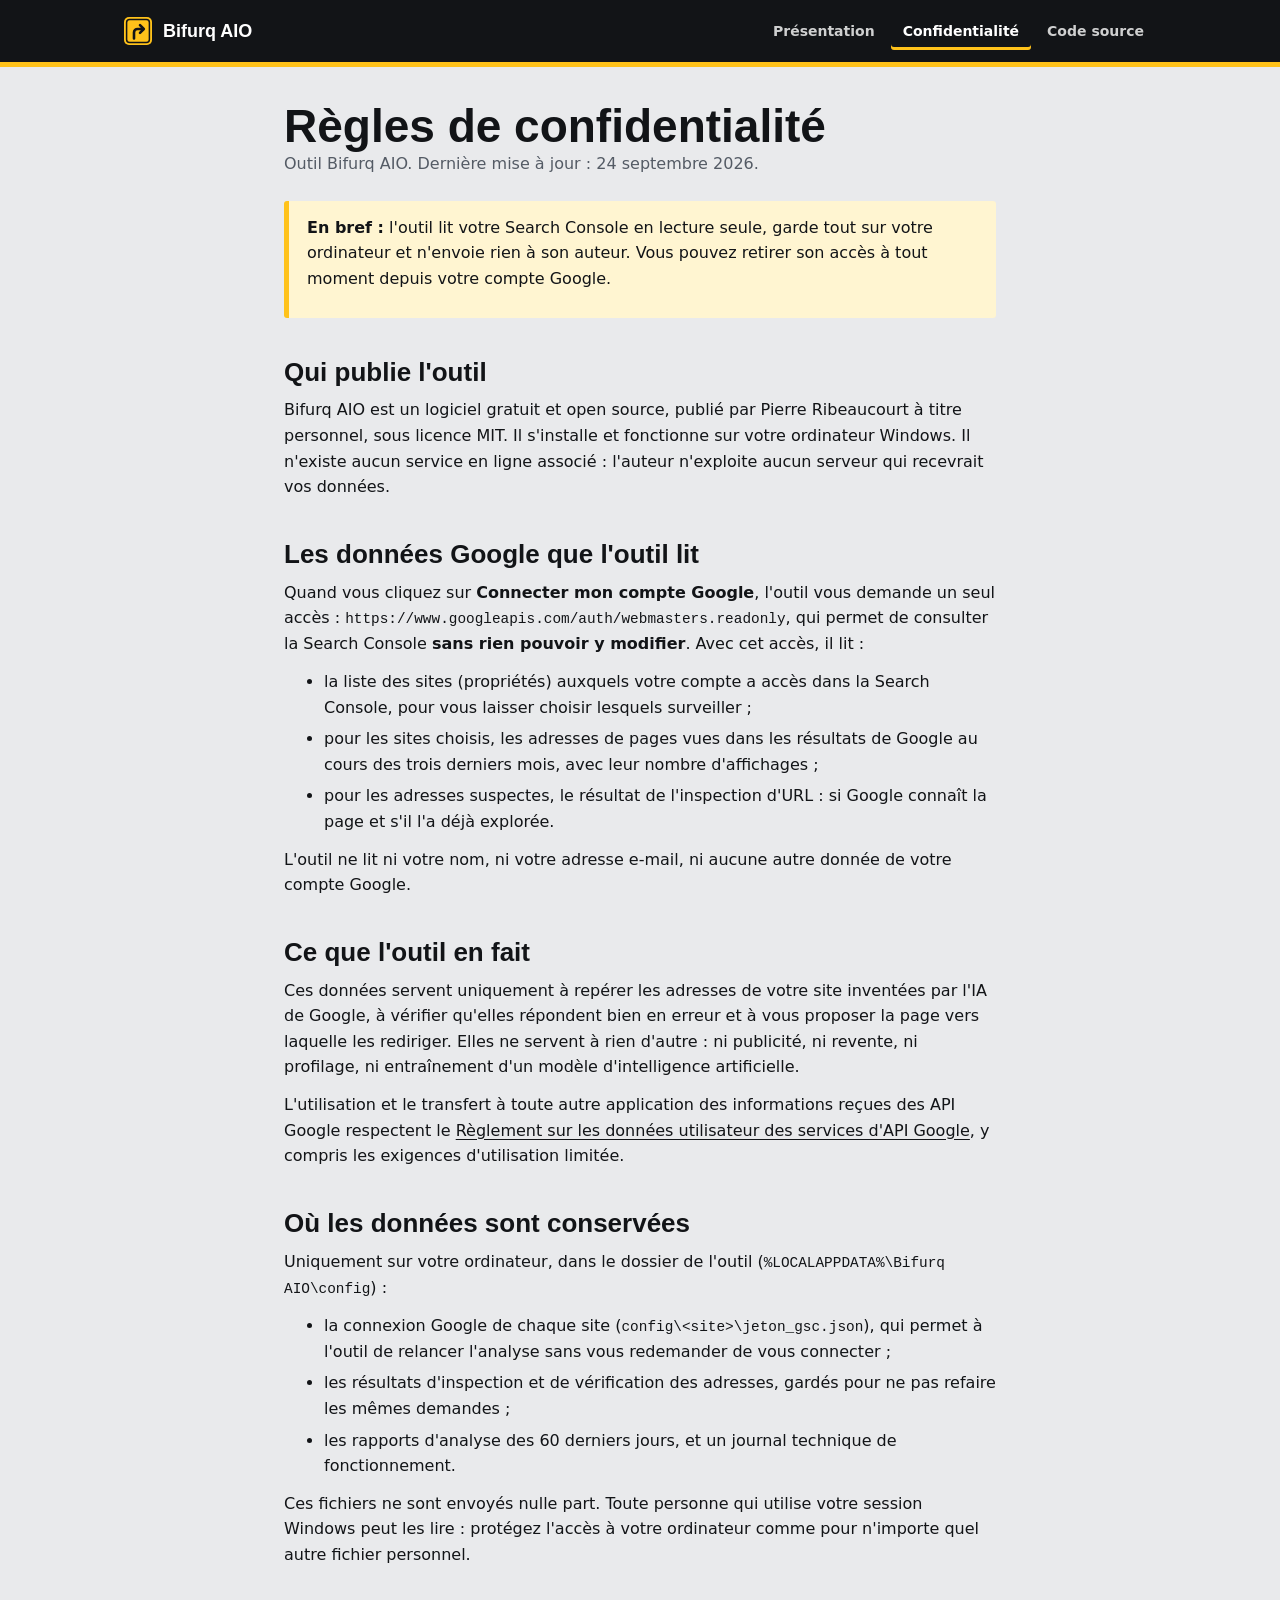
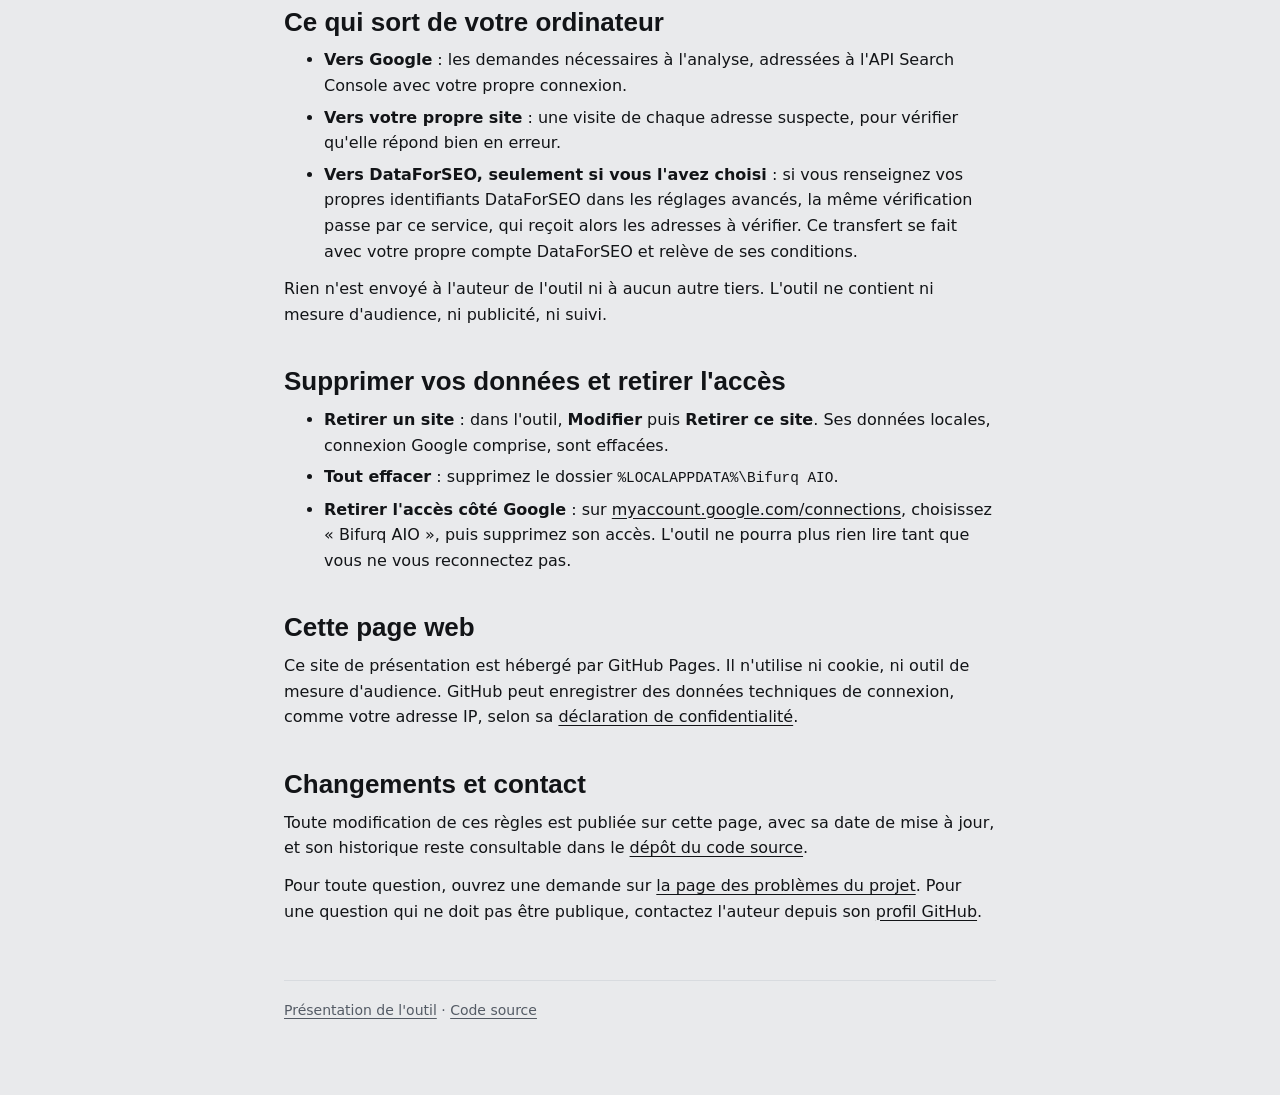
==== docs/confidentialite.html @ 5746d2b2 "Liens vers le depot renomme bifurq-aio Page publique, regles de confidentialite, README et guide Goo" ====
<!doctype html>
<html lang="fr">
<head>
<meta charset="utf-8">
<meta name="viewport" content="width=device-width, initial-scale=1">
<title>Règles de confidentialité</title>
<meta name="description" content="Règles de confidentialité de l'outil Bifurq AIO : quelles données Google il lit, où elles restent, comment retirer l'accès.">
<link rel="icon" href="favicon.svg" type="image/svg+xml">
<link rel="stylesheet" href="style.css">
</head>
<body>
<header class="bandeau"><div class="bandeau-int">
<a class="marque" href="./"><svg width="28" height="28" viewBox="0 0 28 28" aria-hidden="true"><rect width="28" height="28" rx="5" fill="#FFC21A"/><rect x="2.6" y="2.6" width="22.8" height="22.8" rx="3" fill="none" stroke="#121417" stroke-width="1.5"/><path d="M10 21.5v-6a3.5 3.5 0 0 1 3.5-3.5H19" fill="none" stroke="#121417" stroke-width="2.6" stroke-linecap="round"/><path d="M16 8.2l3.8 3.8-3.8 3.8" fill="none" stroke="#121417" stroke-width="2.6" stroke-linecap="round" stroke-linejoin="round"/></svg><span>Bifurq AIO</span></a>
<nav><a href="./">Présentation</a><a href="confidentialite.html" aria-current="page">Confidentialité</a><a href="https://github.com/PierreRibeaucourt/bifurq-aio">Code source</a></nav>
</div></header>

<main class="page etroit texte">
<h1>Règles de confidentialité</h1>
<p class="sous">Outil Bifurq AIO. Dernière mise à jour : 24 septembre 2026.</p>

<div class="encadre" style="margin-top:24px">
<p><b>En bref :</b> l'outil lit votre Search Console en lecture seule, garde tout sur votre ordinateur et
n'envoie rien à son auteur. Vous pouvez retirer son accès à tout moment depuis votre compte Google.</p>
</div>

<h2>Qui publie l'outil</h2>
<p>Bifurq AIO est un logiciel gratuit et open source, publié par Pierre Ribeaucourt à
titre personnel, sous licence MIT. Il s'installe et fonctionne sur votre ordinateur Windows. Il n'existe aucun
service en ligne associé : l'auteur n'exploite aucun serveur qui recevrait vos données.</p>

<h2>Les données Google que l'outil lit</h2>
<p>Quand vous cliquez sur <b>Connecter mon compte Google</b>, l'outil vous demande un seul accès :
<code>https://www.googleapis.com/auth/webmasters.readonly</code>, qui permet de consulter la Search Console
<b>sans rien pouvoir y modifier</b>. Avec cet accès, il lit :</p>
<ul>
<li>la liste des sites (propriétés) auxquels votre compte a accès dans la Search Console, pour vous laisser
choisir lesquels surveiller ;</li>
<li>pour les sites choisis, les adresses de pages vues dans les résultats de Google au cours des trois derniers
mois, avec leur nombre d'affichages ;</li>
<li>pour les adresses suspectes, le résultat de l'inspection d'URL : si Google connaît la page et s'il l'a déjà
explorée.</li>
</ul>
<p>L'outil ne lit ni votre nom, ni votre adresse e-mail, ni aucune autre donnée de votre compte Google.</p>

<h2>Ce que l'outil en fait</h2>
<p>Ces données servent uniquement à repérer les adresses de votre site inventées par l'IA de Google, à vérifier
qu'elles répondent bien en erreur et à vous proposer la page vers laquelle les rediriger. Elles ne servent à
rien d'autre : ni publicité, ni revente, ni profilage, ni entraînement d'un modèle d'intelligence artificielle.</p>
<p>L'utilisation et le transfert à toute autre application des informations reçues des API Google respectent le
<a href="https://developers.google.com/terms/api-services-user-data-policy">Règlement sur les données utilisateur
des services d'API Google</a>, y compris les exigences d'utilisation limitée.</p>

<h2>Où les données sont conservées</h2>
<p>Uniquement sur votre ordinateur, dans le dossier de l'outil
(<code>%LOCALAPPDATA%\Bifurq AIO\config</code>) :</p>
<ul>
<li>la connexion Google de chaque site (<code>config\&lt;site&gt;\jeton_gsc.json</code>), qui permet à l'outil
de relancer l'analyse sans vous redemander de vous connecter ;</li>
<li>les résultats d'inspection et de vérification des adresses, gardés pour ne pas refaire les mêmes demandes ;</li>
<li>les rapports d'analyse des 60 derniers jours, et un journal technique de fonctionnement.</li>
</ul>
<p>Ces fichiers ne sont envoyés nulle part. Toute personne qui utilise votre session Windows peut les lire :
protégez l'accès à votre ordinateur comme pour n'importe quel autre fichier personnel.</p>

<h2>Ce qui sort de votre ordinateur</h2>
<ul>
<li><b>Vers Google</b> : les demandes nécessaires à l'analyse, adressées à l'API Search Console avec votre propre
connexion.</li>
<li><b>Vers votre propre site</b> : une visite de chaque adresse suspecte, pour vérifier qu'elle répond bien en
erreur.</li>
<li><b>Vers DataForSEO, seulement si vous l'avez choisi</b> : si vous renseignez vos propres identifiants
DataForSEO dans les réglages avancés, la même vérification passe par ce service, qui reçoit alors les adresses à
vérifier. Ce transfert se fait avec votre propre compte DataForSEO et relève de ses conditions.</li>
</ul>
<p>Rien n'est envoyé à l'auteur de l'outil ni à aucun autre tiers. L'outil ne contient ni mesure d'audience,
ni publicité, ni suivi.</p>

<h2>Supprimer vos données et retirer l'accès</h2>
<ul>
<li><b>Retirer un site</b> : dans l'outil, <b>Modifier</b> puis <b>Retirer ce site</b>. Ses données locales,
connexion Google comprise, sont effacées.</li>
<li><b>Tout effacer</b> : supprimez le dossier <code>%LOCALAPPDATA%\Bifurq AIO</code>.</li>
<li><b>Retirer l'accès côté Google</b> : sur
<a href="https://myaccount.google.com/connections">myaccount.google.com/connections</a>, choisissez
« Bifurq AIO », puis supprimez son accès. L'outil ne pourra plus rien lire tant que vous ne
vous reconnectez pas.</li>
</ul>

<h2>Cette page web</h2>
<p>Ce site de présentation est hébergé par GitHub Pages. Il n'utilise ni cookie, ni outil de mesure d'audience.
GitHub peut enregistrer des données techniques de connexion, comme votre adresse IP, selon sa
<a href="https://docs.github.com/fr/site-policy/privacy-policies/github-general-privacy-statement">déclaration de
confidentialité</a>.</p>

<h2>Changements et contact</h2>
<p>Toute modification de ces règles est publiée sur cette page, avec sa date de mise à jour, et son historique
reste consultable dans le <a href="https://github.com/PierreRibeaucourt/bifurq-aio">dépôt du code
source</a>.</p>
<p>Pour toute question, ouvrez une demande sur
<a href="https://github.com/PierreRibeaucourt/bifurq-aio/issues">la page des problèmes du projet</a>.
Pour une question qui ne doit pas être publique, contactez l'auteur depuis son
<a href="https://github.com/PierreRibeaucourt">profil GitHub</a>.</p>

<footer class="pied">
<p><a href="./">Présentation de l'outil</a> ·
<a href="https://github.com/PierreRibeaucourt/bifurq-aio">Code source</a></p>
</footer>
</main>
</body>
</html>
---- docs/style.css ----
/* Pages publiques de l'outil (GitHub Pages). Même habillage Déviation que
   l'interface locale (veille_ia/style.py) : noir, jaune de chantier, Bahnschrift. */
:root{color-scheme:light;
--fond:#E9EAEC;--surface:#FFFFFF;--texte:#121417;--doux:#545B65;--trait:#D8DBDF;
--noir:#121417;--jaune:#FFC21A;--jaune-fonce:#F2AF00;--jaune-pale:#FFF5D1;--rouge:#C8281E;
--titre:"Bahnschrift","DIN Alternate","Arial Narrow",sans-serif;
--police:"Segoe UI Variable Text","Segoe UI",system-ui,-apple-system,Roboto,sans-serif;
--mono:"Cascadia Mono","Cascadia Code",Consolas,ui-monospace,monospace}
*{box-sizing:border-box}
body{margin:0;background:var(--fond);color:var(--texte);font:16px/1.6 var(--police)}
a{color:var(--texte);text-underline-offset:3px}
code{font-family:var(--mono);font-size:.9em;overflow-wrap:anywhere}
h1,h2,h3{font-family:var(--titre);font-weight:700;font-stretch:87.5%;text-wrap:balance;margin:0}
h1{font-size:46px;line-height:1.04}
h2{font-size:26px;line-height:1.15}
h3{font-size:19px;line-height:1.2}
:focus-visible{outline:2px solid var(--noir);outline-offset:2px;box-shadow:0 0 0 5px var(--jaune)}

.bandeau{background:var(--noir);color:#fff;border-bottom:5px solid var(--jaune)}
.bandeau-int{max-width:1080px;margin:0 auto;padding:12px 24px;display:flex;align-items:center;
  justify-content:space-between;gap:12px 20px;flex-wrap:wrap}
.marque{display:flex;align-items:center;gap:11px;font:700 18px/1 var(--titre);font-stretch:87.5%;
  color:#fff;text-decoration:none}
.marque svg{flex:none}
.bandeau nav{display:flex;flex-wrap:wrap;gap:4px}
.bandeau nav a{color:#fff;opacity:.8;text-decoration:none;padding:8px 12px;border-radius:3px;font-weight:600;
  font-size:14px}
.bandeau nav a:hover{opacity:1;background:rgba(255,255,255,.1)}
.bandeau nav a[aria-current]{opacity:1;box-shadow:inset 0 -3px 0 var(--jaune)}

.page{max-width:1080px;margin:0 auto;padding:36px 24px 64px}
.etroit{max-width:760px}
.chapo{margin:18px 0 28px;font-size:18px;color:var(--doux);max-width:58ch}
.sous{margin:10px 0 0;color:var(--doux)}

.actions{display:flex;flex-wrap:wrap;align-items:center;gap:10px}
.bouton{display:inline-flex;align-items:center;justify-content:center;gap:8px;min-height:50px;padding:0 24px;
  border:2px solid var(--jaune);border-radius:3px;background:var(--jaune);color:var(--noir);
  font:600 16px/1.2 var(--police);text-decoration:none}
.bouton:hover{background:var(--jaune-fonce);border-color:var(--jaune-fonce)}
.bouton.secondaire{background:var(--surface);border-color:var(--noir)}
.bouton.secondaire:hover{background:var(--noir);color:#fff}
.note{margin:12px 0 0;font-size:14px;color:var(--doux)}

.accueil{display:grid;grid-template-columns:minmax(0,1.3fr) minmax(0,1fr);gap:48px;align-items:center;
  padding:12px 0 8px}
.pancarte{background:var(--jaune);border-radius:8px;padding:26px 24px 24px;color:var(--noir);
  box-shadow:inset 0 0 0 7px var(--jaune),inset 0 0 0 10px var(--noir),0 18px 40px -22px rgba(18,20,23,.55);
  transform:rotate(-1.5deg)}
.pancarte-titre{display:block;font:700 34px/1 var(--titre);font-stretch:87.5%;text-transform:uppercase;
  letter-spacing:.04em;text-align:center;margin-bottom:18px}
.pancarte-ligne{display:flex;align-items:center;gap:10px;font:14px/1.3 var(--mono);padding:9px 12px;
  border-radius:3px;background:rgba(255,255,255,.55);overflow-wrap:anywhere}
.pancarte-ligne+.pancarte-ligne{margin-top:8px}
.pancarte-ligne s{text-decoration-color:var(--rouge);text-decoration-thickness:2px}
.pictos{flex:none;display:inline-flex;align-items:center;justify-content:center;width:24px;height:22px;
  border-radius:3px;font:700 14px/1 var(--police)}
.croix{background:var(--rouge);color:#fff}
.fleche{background:var(--noir);color:var(--jaune)}

section.bloc{margin-top:56px}
section.bloc>h2{margin-bottom:14px}
ol.etapes{list-style:none;counter-reset:etape;display:grid;grid-template-columns:repeat(3,minmax(0,1fr));gap:12px;
  margin:0;padding:0}
ol.etapes li{counter-increment:etape;display:flex;gap:14px;align-items:flex-start;background:var(--surface);
  border:1px solid var(--trait);border-radius:4px;padding:16px 18px}
ol.etapes li::before{content:counter(etape);flex:none;display:flex;align-items:center;justify-content:center;
  width:34px;height:34px;border-radius:3px;background:var(--noir);color:var(--jaune);font:700 19px/1 var(--titre)}
.carte{background:var(--surface);border:1px solid var(--trait);border-radius:4px;padding:22px 24px}
.carte p:last-child,.carte ul:last-child{margin-bottom:0}
.encadre{background:var(--jaune-pale);border-left:5px solid var(--jaune);border-radius:3px;padding:14px 18px}
.encadre p{margin:0}

.texte h2{margin:40px 0 10px}
.texte h3{margin:24px 0 6px}
.texte p,.texte ul{margin:0 0 12px}
.texte li{margin-bottom:6px}

.signature{margin:12px 0 0;font:600 16px/1.3 var(--police);color:var(--doux)}
.signature a{color:var(--texte);text-decoration-color:var(--jaune-fonce);text-decoration-thickness:3px}
.signature a:hover{text-decoration-color:var(--noir)}

/* auteur : panneau noir à bande de chantier, comme l'en-tête */
.auteur{position:relative;display:grid;grid-template-columns:auto minmax(0,1fr);gap:28px;align-items:center;
  background:var(--noir);color:#fff;border-radius:6px;padding:38px 32px 30px;overflow:hidden}
.auteur::before{content:"";position:absolute;left:0;right:0;top:0;height:8px;
  background:repeating-linear-gradient(-45deg,var(--jaune) 0 14px,var(--noir) 14px 28px)}
.avatar{width:104px;height:104px;border-radius:8px;display:flex;align-items:center;justify-content:center;
  background:var(--jaune);color:var(--noir);font:700 44px/1 var(--titre);font-stretch:87.5%;letter-spacing:.02em;
  box-shadow:inset 0 0 0 6px var(--jaune),inset 0 0 0 9px var(--noir)}
.auteur .auteur-sur{margin:0 0 4px;font:700 13px/1 var(--titre);font-stretch:87.5%;text-transform:uppercase;
  letter-spacing:.08em;color:var(--jaune)}
.auteur h2{font-size:32px;margin-bottom:10px}
.auteur p{margin:0 0 18px;color:#D5D8DC;max-width:60ch}

.pied{border-top:1px solid var(--trait);margin-top:56px;padding-top:18px;font-size:14px;color:var(--doux)}
.pied a{color:var(--doux)}

@media (max-width:860px){
  .accueil{grid-template-columns:1fr;gap:36px}
  ol.etapes{grid-template-columns:1fr}
}
@media (max-width:640px){
  h1{font-size:34px}h2{font-size:23px}
  .page{padding:26px 16px 48px}.bandeau-int{padding:12px 16px}
  .chapo{font-size:17px}
  .bouton{width:100%}
  .auteur{grid-template-columns:1fr;gap:18px;padding:34px 20px 24px}
  .avatar{width:76px;height:76px;font-size:32px}
}
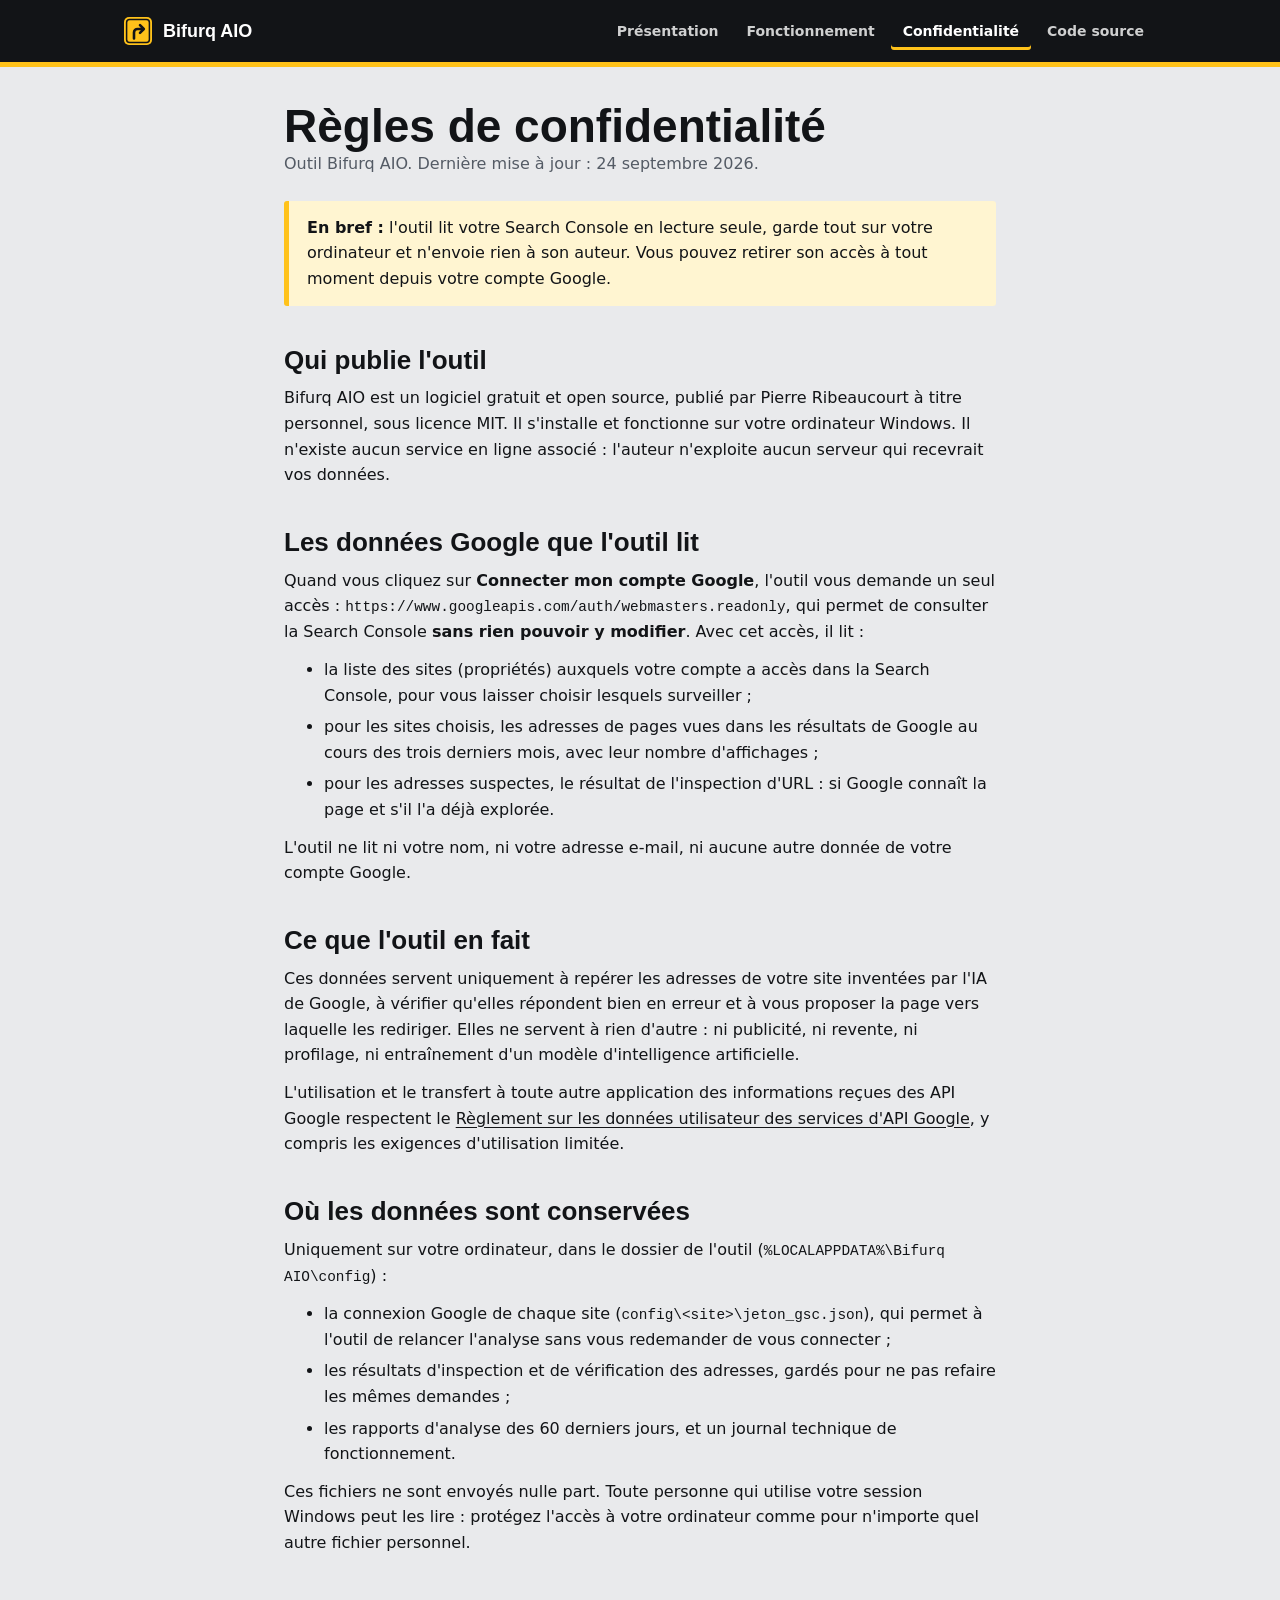
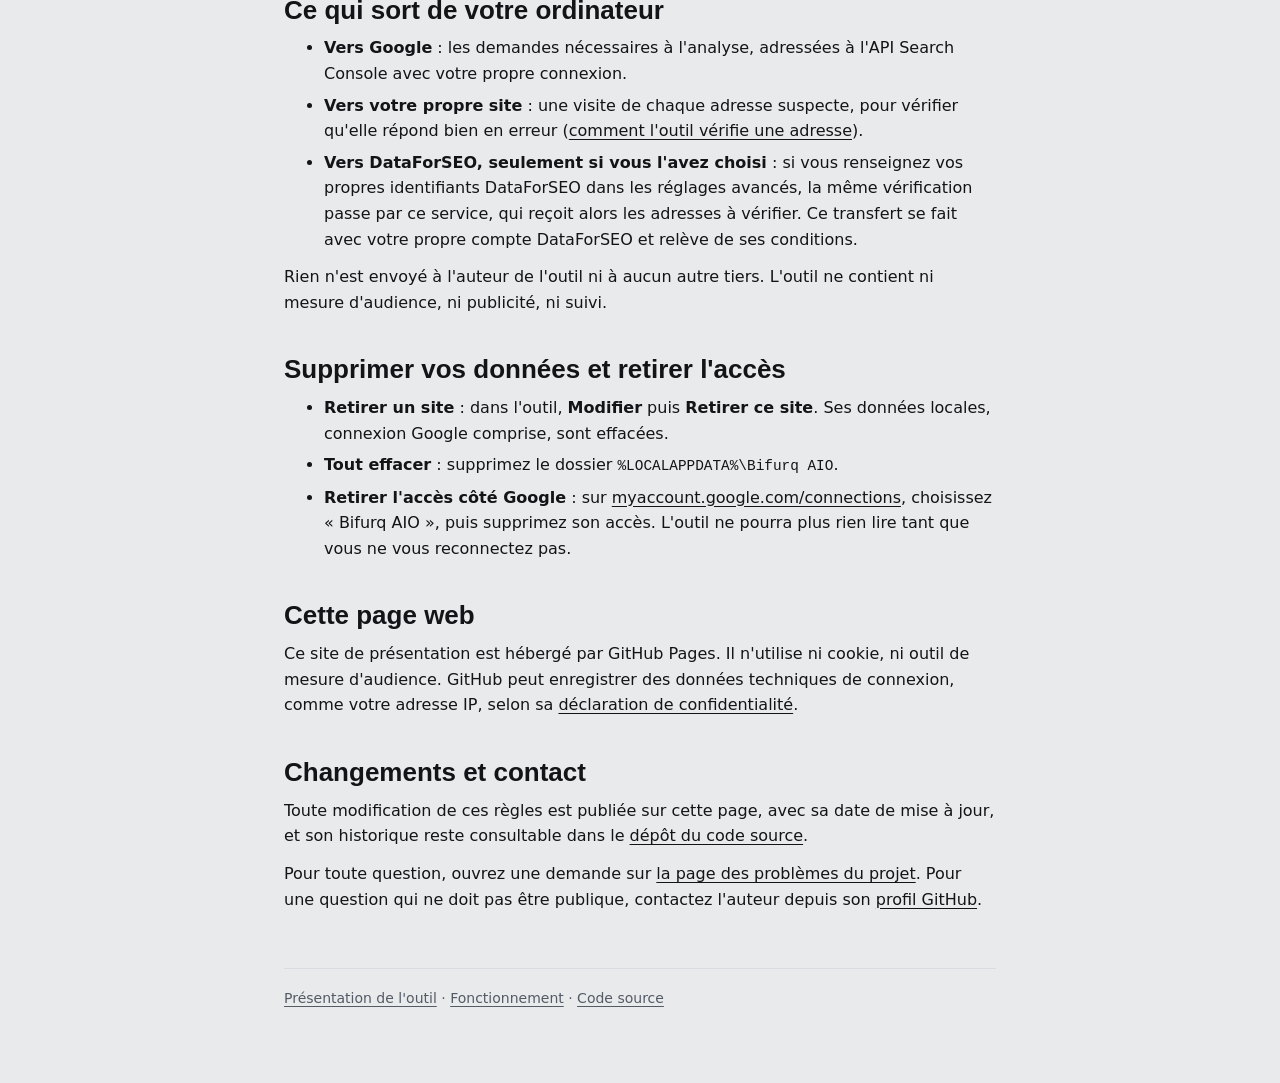
==== commit 22331e42: "Page Fonctionnement, erreur 410, protections anti-robots nommees - docs/fonctionnement.html : les qu" ====
--- a/docs/confidentialite.html
+++ b/docs/confidentialite.html
@@ -11,7 +11,7 @@
 <body>
 <header class="bandeau"><div class="bandeau-int">
 <a class="marque" href="./"><svg width="28" height="28" viewBox="0 0 28 28" aria-hidden="true"><rect width="28" height="28" rx="5" fill="#FFC21A"/><rect x="2.6" y="2.6" width="22.8" height="22.8" rx="3" fill="none" stroke="#121417" stroke-width="1.5"/><path d="M10 21.5v-6a3.5 3.5 0 0 1 3.5-3.5H19" fill="none" stroke="#121417" stroke-width="2.6" stroke-linecap="round"/><path d="M16 8.2l3.8 3.8-3.8 3.8" fill="none" stroke="#121417" stroke-width="2.6" stroke-linecap="round" stroke-linejoin="round"/></svg><span>Bifurq AIO</span></a>
-<nav><a href="./">Présentation</a><a href="confidentialite.html" aria-current="page">Confidentialité</a><a href="https://github.com/PierreRibeaucourt/bifurq-aio">Code source</a></nav>
+<nav><a href="./">Présentation</a><a href="fonctionnement.html">Fonctionnement</a><a href="confidentialite.html" aria-current="page">Confidentialité</a><a href="https://github.com/PierreRibeaucourt/bifurq-aio">Code source</a></nav>
 </div></header>
 
 <main class="page etroit texte">
@@ -67,7 +67,7 @@
 <li><b>Vers Google</b> : les demandes nécessaires à l'analyse, adressées à l'API Search Console avec votre propre
 connexion.</li>
 <li><b>Vers votre propre site</b> : une visite de chaque adresse suspecte, pour vérifier qu'elle répond bien en
-erreur.</li>
+erreur (<a href="fonctionnement.html#verification">comment l'outil vérifie une adresse</a>).</li>
 <li><b>Vers DataForSEO, seulement si vous l'avez choisi</b> : si vous renseignez vos propres identifiants
 DataForSEO dans les réglages avancés, la même vérification passe par ce service, qui reçoit alors les adresses à
 vérifier. Ce transfert se fait avec votre propre compte DataForSEO et relève de ses conditions.</li>
@@ -103,6 +103,7 @@
 
 <footer class="pied">
 <p><a href="./">Présentation de l'outil</a> ·
+<a href="fonctionnement.html">Fonctionnement</a> ·
 <a href="https://github.com/PierreRibeaucourt/bifurq-aio">Code source</a></p>
 </footer>
 </main>
--- a/docs/style.css
+++ b/docs/style.css
@@ -73,8 +73,11 @@
 
 .texte h2{margin:40px 0 10px}
 .texte h3{margin:24px 0 6px}
-.texte p,.texte ul{margin:0 0 12px}
+.texte p,.texte ul,.texte ol{margin:0 0 12px}
 .texte li{margin-bottom:6px}
+.texte ol.etapes.une-colonne{grid-template-columns:1fr;margin:0 0 16px}
+.texte ol.etapes.une-colonne li{margin:0}
+.texte .encadre p{margin:0}
 
 .signature{margin:12px 0 0;font:600 16px/1.3 var(--police);color:var(--doux)}
 .signature a{color:var(--texte);text-decoration-color:var(--jaune-fonce);text-decoration-thickness:3px}
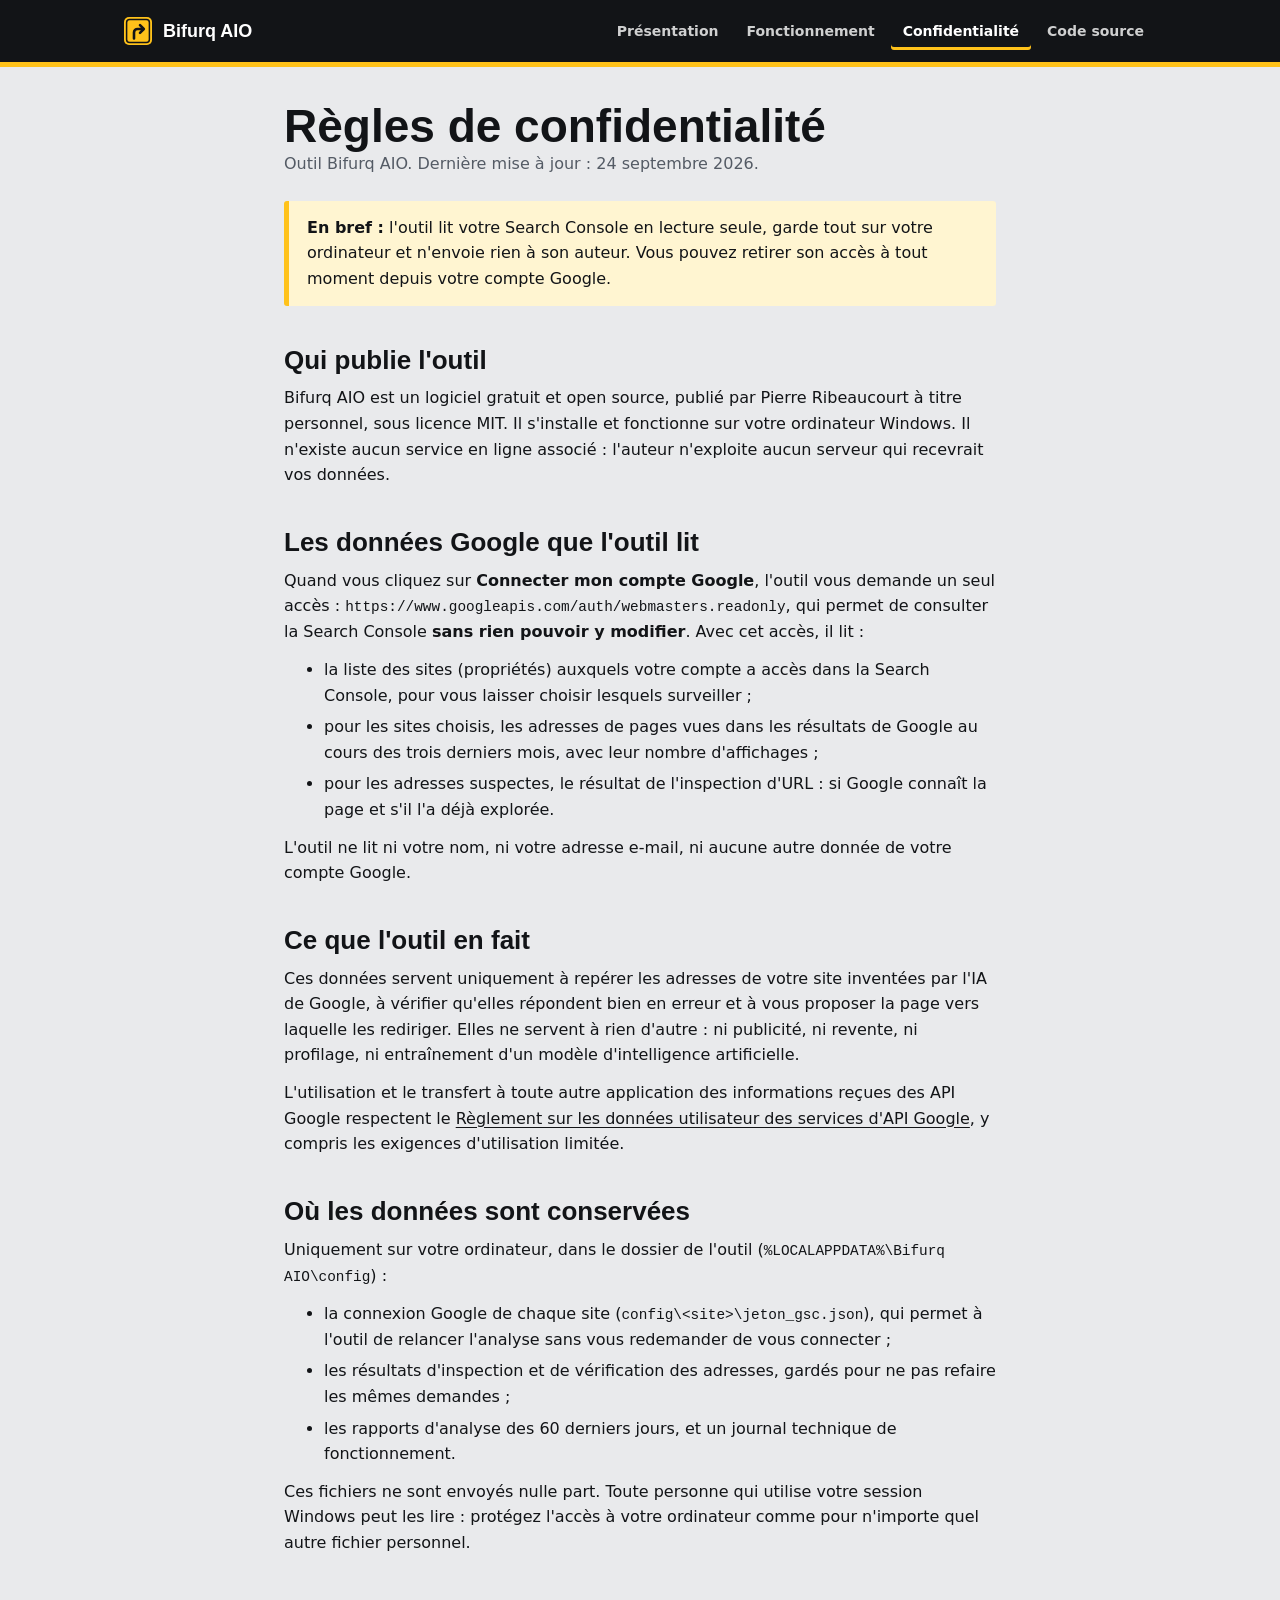
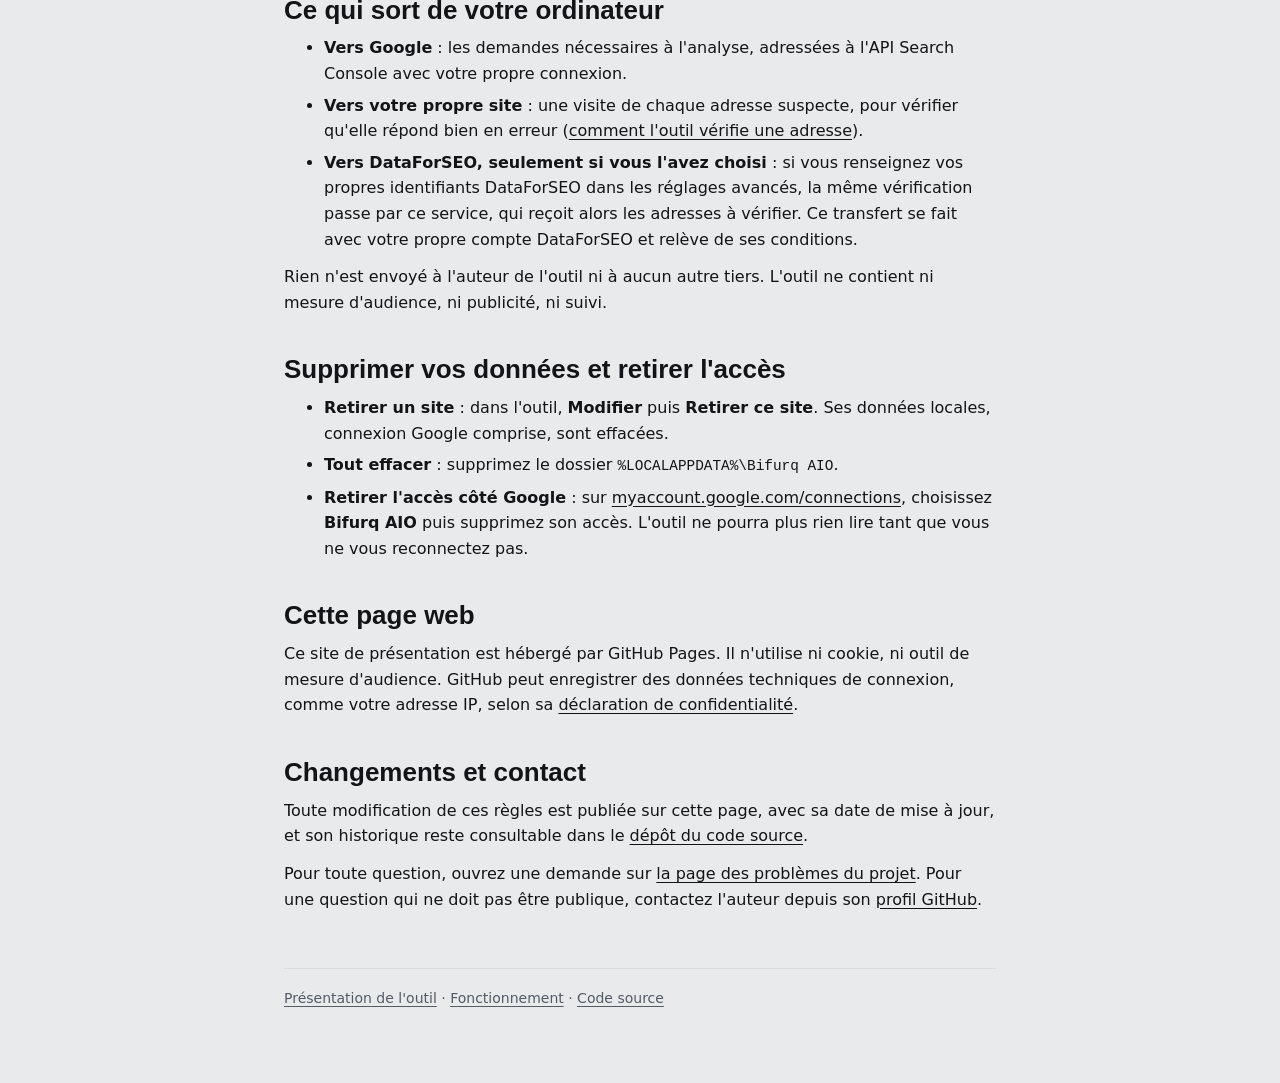
==== commit 0d0b79a8: "Page Fonctionnement reecrite : phrases simples, sans guillemets francais Plus de contraste ni de tou" ====
--- a/docs/confidentialite.html
+++ b/docs/confidentialite.html
@@ -82,7 +82,7 @@
 <li><b>Tout effacer</b> : supprimez le dossier <code>%LOCALAPPDATA%\Bifurq AIO</code>.</li>
 <li><b>Retirer l'accès côté Google</b> : sur
 <a href="https://myaccount.google.com/connections">myaccount.google.com/connections</a>, choisissez
-« Bifurq AIO », puis supprimez son accès. L'outil ne pourra plus rien lire tant que vous ne
+<b>Bifurq AIO</b> puis supprimez son accès. L'outil ne pourra plus rien lire tant que vous ne
 vous reconnectez pas.</li>
 </ul>
 
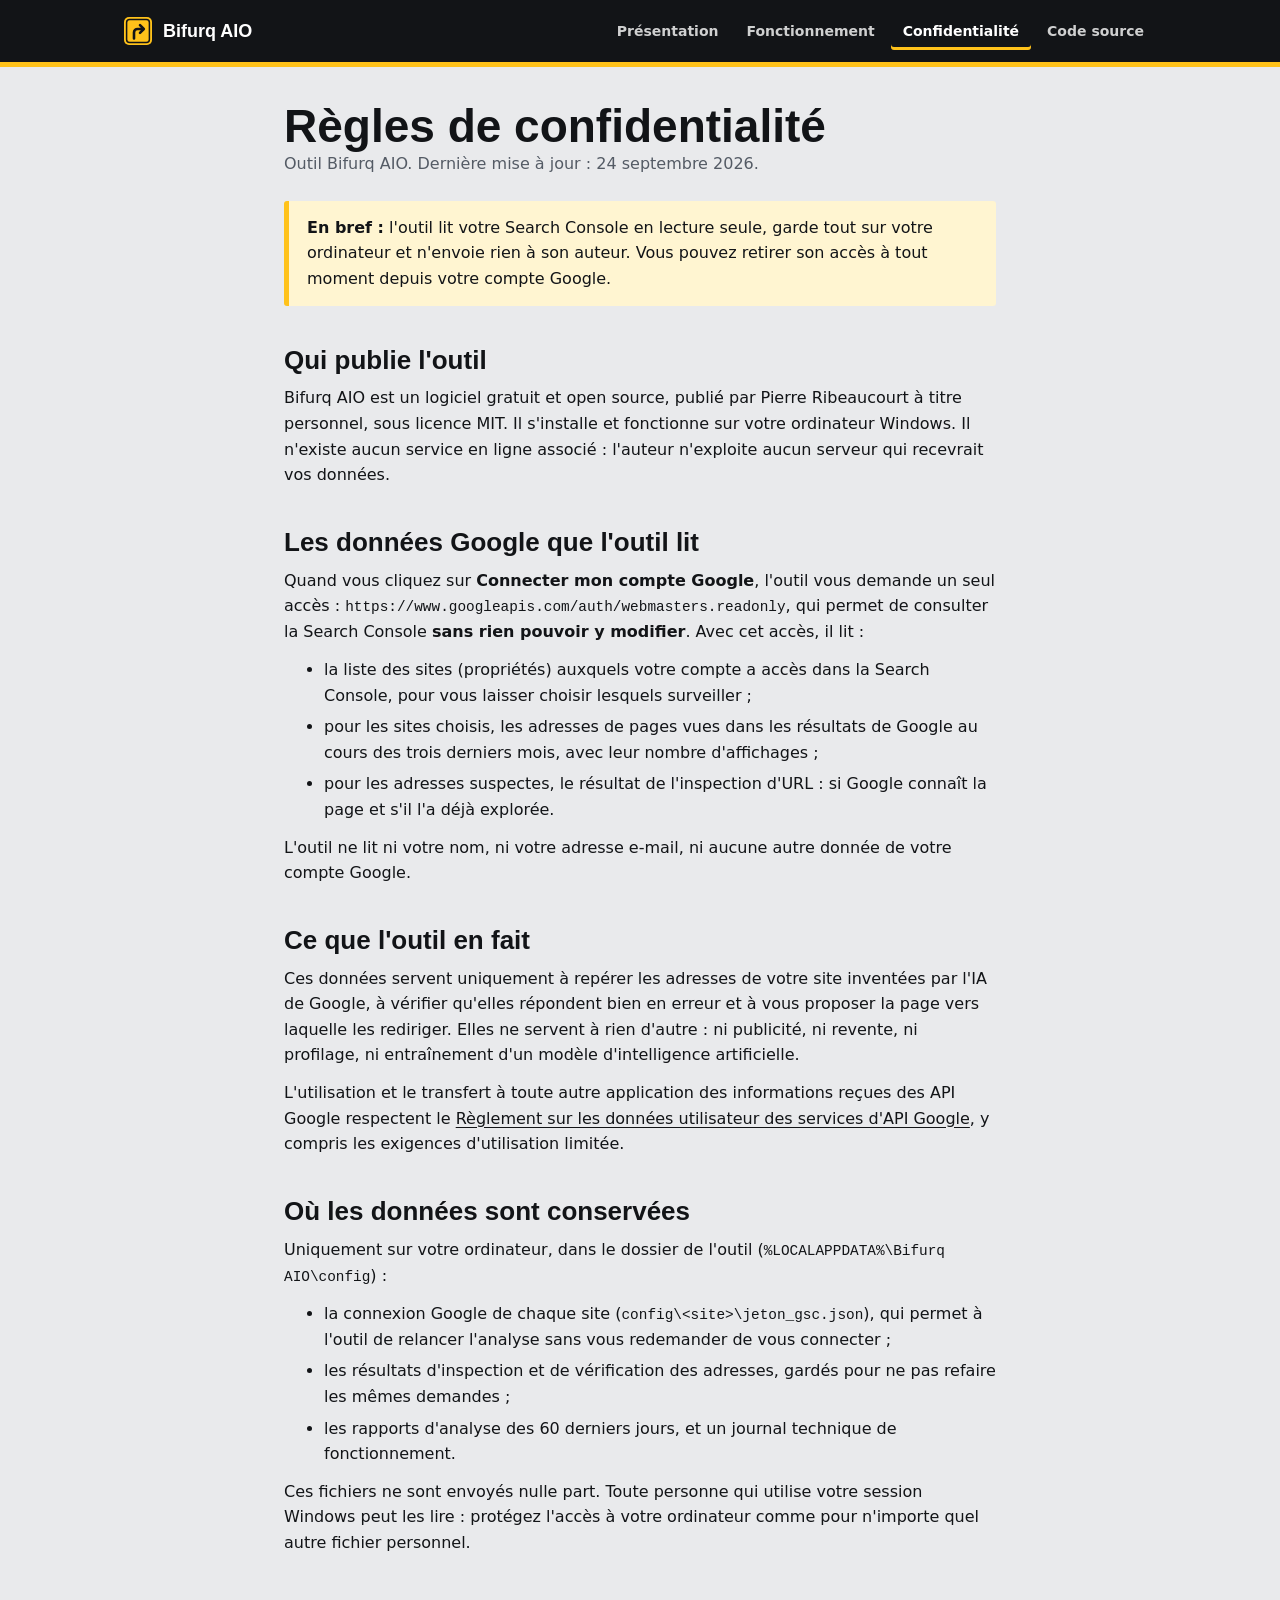
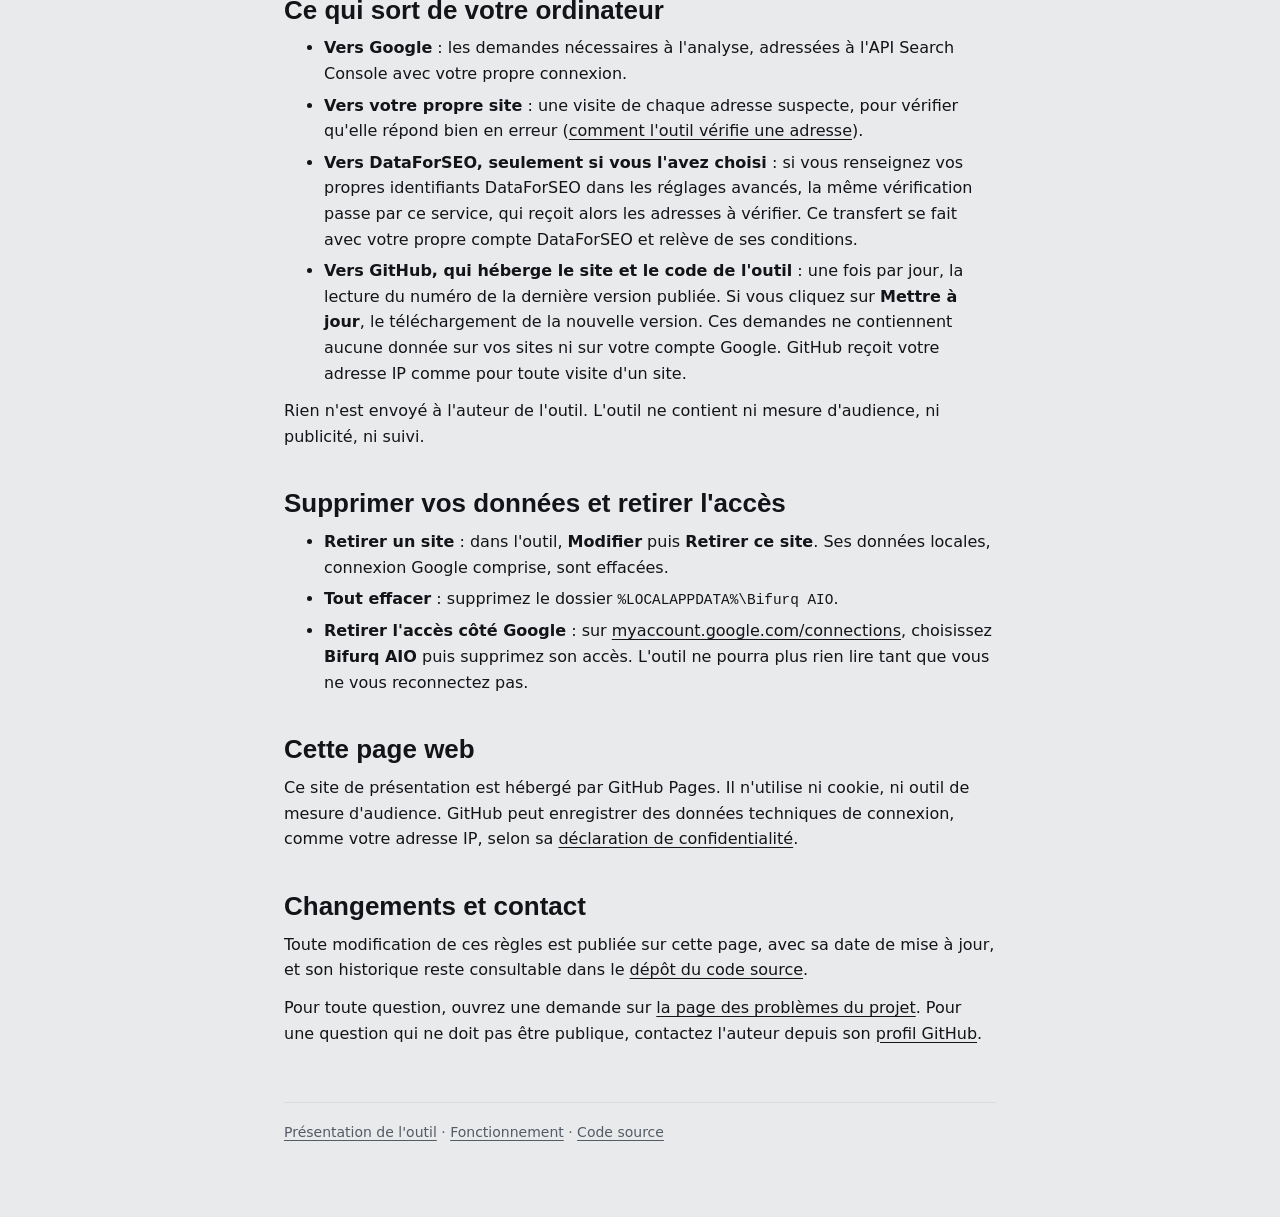
==== commit 9c2bf001: "Mise a jour en un clic depuis l'outil (version 0.2.0) - veille_ia/mise_a_jour.py : lit docs/version." ====
--- a/docs/confidentialite.html
+++ b/docs/confidentialite.html
@@ -5,6 +5,20 @@
 <meta name="viewport" content="width=device-width, initial-scale=1">
 <title>Règles de confidentialité</title>
 <meta name="description" content="Règles de confidentialité de l'outil Bifurq AIO : quelles données Google il lit, où elles restent, comment retirer l'accès.">
+<link rel="canonical" href="https://pierreribeaucourt.github.io/bifurq-aio/confidentialite.html">
+<meta property="og:type" content="website">
+<meta property="og:site_name" content="Bifurq AIO">
+<meta property="og:locale" content="fr_FR">
+<meta property="og:url" content="https://pierreribeaucourt.github.io/bifurq-aio/confidentialite.html">
+<meta property="og:title" content="Règles de confidentialité de Bifurq AIO">
+<meta property="og:description" content="Règles de confidentialité de l'outil Bifurq AIO : quelles données Google il lit, où elles restent, comment retirer l'accès.">
+<meta property="og:image" content="https://pierreribeaucourt.github.io/bifurq-aio/partage.png">
+<meta property="og:image:type" content="image/png">
+<meta property="og:image:width" content="1200">
+<meta property="og:image:height" content="630">
+<meta property="og:image:alt" content="Bifurq AIO : repérez et redirigez les adresses inventées par l'IA de Google">
+<meta name="twitter:card" content="summary_large_image">
+<meta name="author" content="Pierre Ribeaucourt">
 <link rel="icon" href="favicon.svg" type="image/svg+xml">
 <link rel="stylesheet" href="style.css">
 </head>
@@ -71,9 +85,13 @@
 <li><b>Vers DataForSEO, seulement si vous l'avez choisi</b> : si vous renseignez vos propres identifiants
 DataForSEO dans les réglages avancés, la même vérification passe par ce service, qui reçoit alors les adresses à
 vérifier. Ce transfert se fait avec votre propre compte DataForSEO et relève de ses conditions.</li>
+<li><b>Vers GitHub, qui héberge le site et le code de l'outil</b> : une fois par jour, la lecture du numéro de
+la dernière version publiée. Si vous cliquez sur <b>Mettre à jour</b>, le téléchargement de la nouvelle
+version. Ces demandes ne contiennent aucune donnée sur vos sites ni sur votre compte Google. GitHub reçoit
+votre adresse IP comme pour toute visite d'un site.</li>
 </ul>
-<p>Rien n'est envoyé à l'auteur de l'outil ni à aucun autre tiers. L'outil ne contient ni mesure d'audience,
-ni publicité, ni suivi.</p>
+<p>Rien n'est envoyé à l'auteur de l'outil. L'outil ne contient ni mesure d'audience, ni publicité, ni
+suivi.</p>
 
 <h2>Supprimer vos données et retirer l'accès</h2>
 <ul>
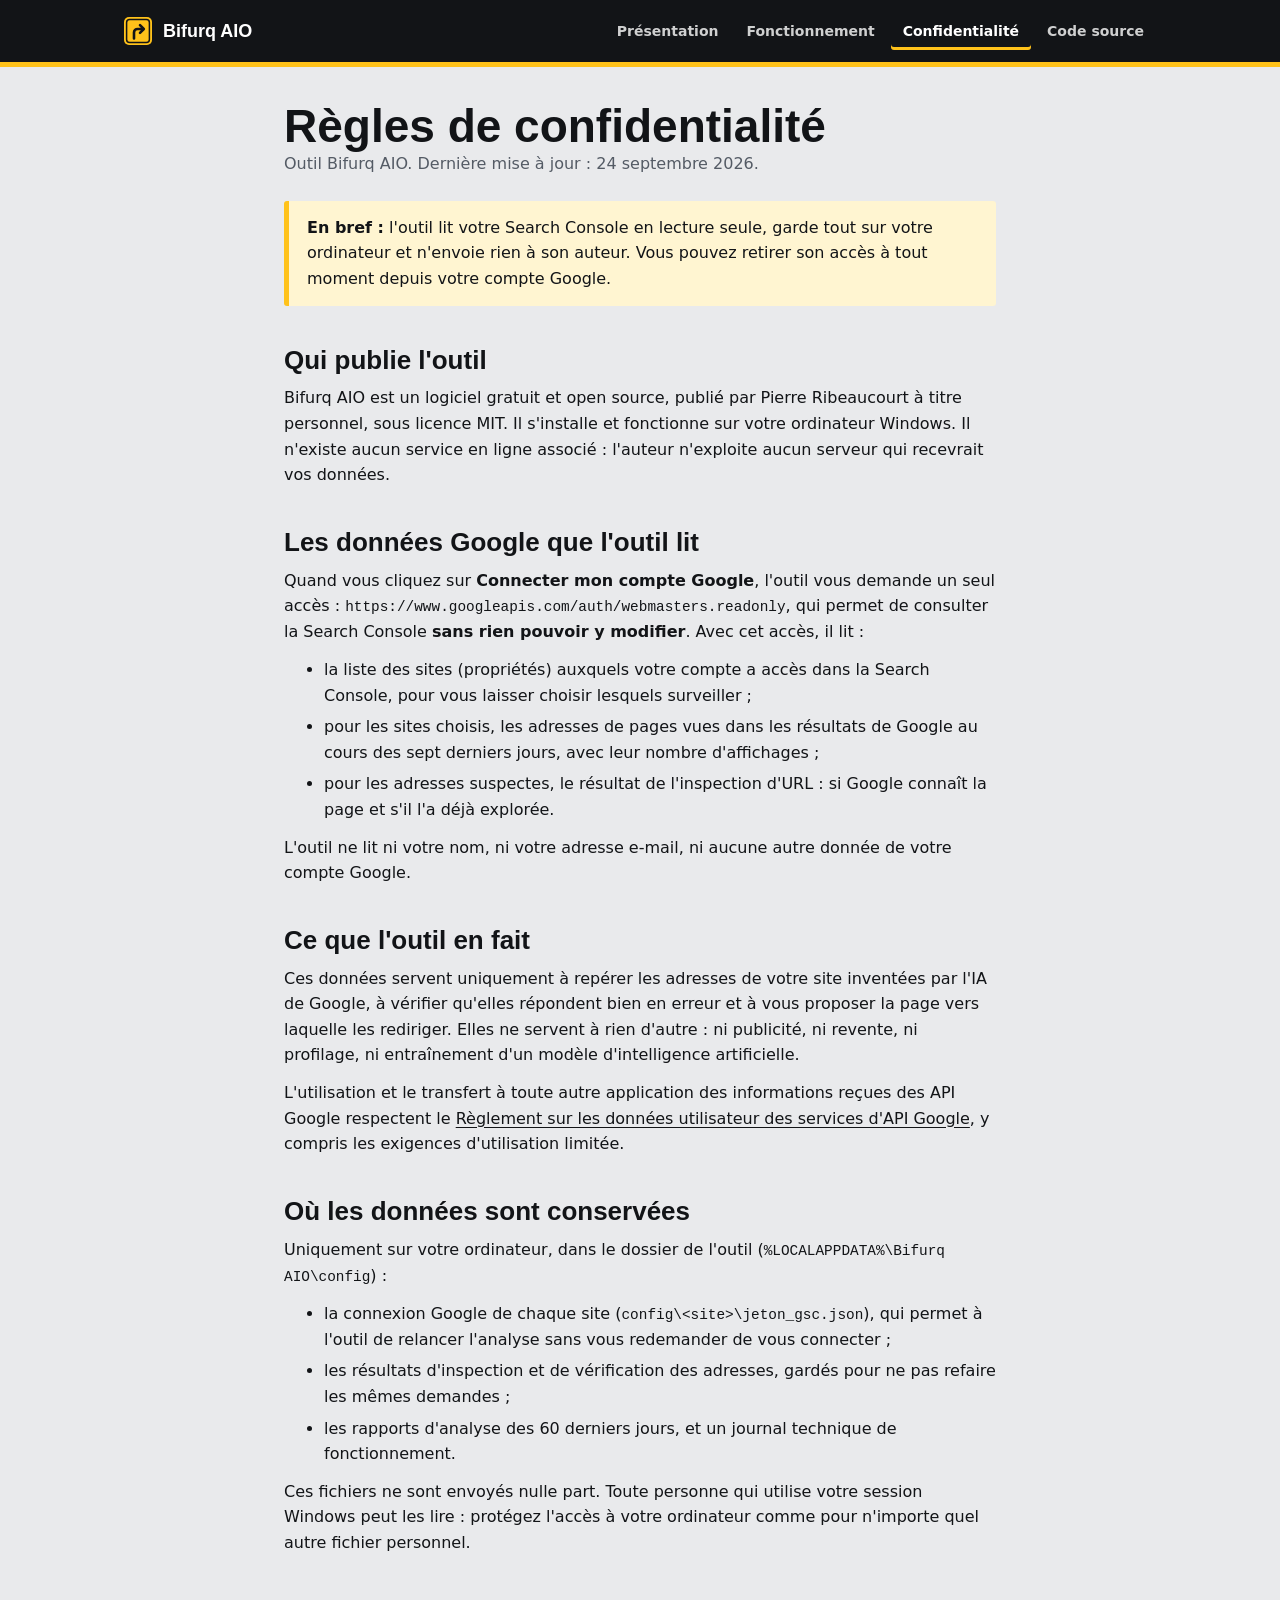
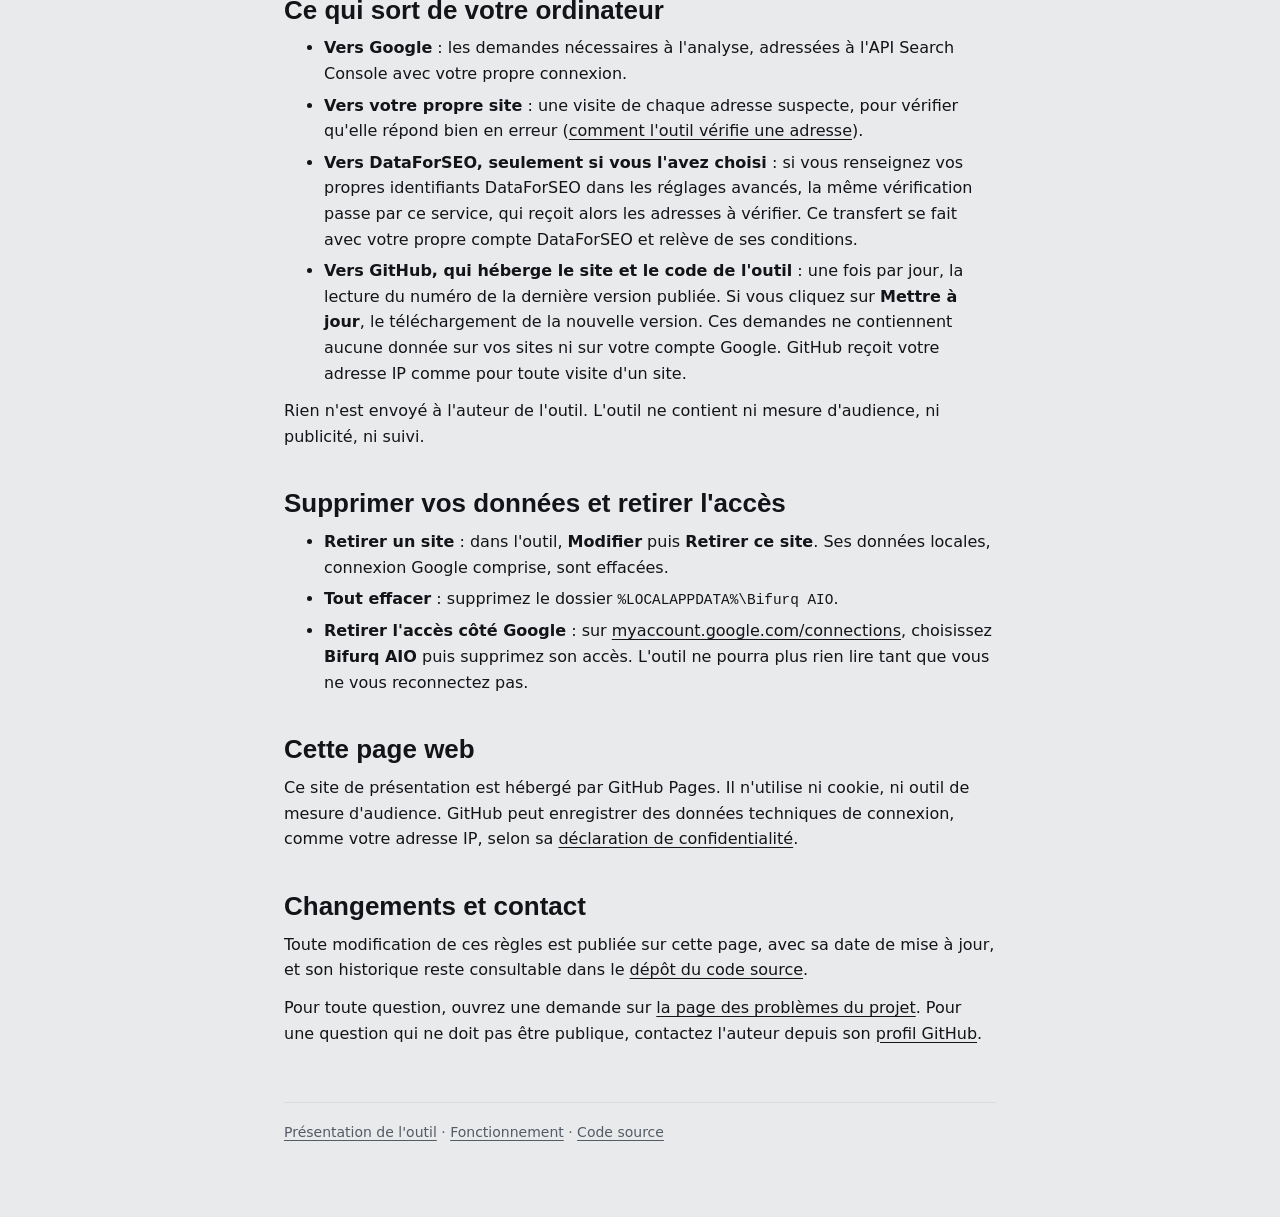
==== commit b1e07b95: "Version 0.4.0 : 7 derniers jours en donnees fraiches Releve du 24.09.2026 sur 423 adresses inventees" ====
--- a/docs/confidentialite.html
+++ b/docs/confidentialite.html
@@ -49,8 +49,8 @@
 <ul>
 <li>la liste des sites (propriétés) auxquels votre compte a accès dans la Search Console, pour vous laisser
 choisir lesquels surveiller ;</li>
-<li>pour les sites choisis, les adresses de pages vues dans les résultats de Google au cours des trois derniers
-mois, avec leur nombre d'affichages ;</li>
+<li>pour les sites choisis, les adresses de pages vues dans les résultats de Google au cours des sept derniers
+jours, avec leur nombre d'affichages ;</li>
 <li>pour les adresses suspectes, le résultat de l'inspection d'URL : si Google connaît la page et s'il l'a déjà
 explorée.</li>
 </ul>
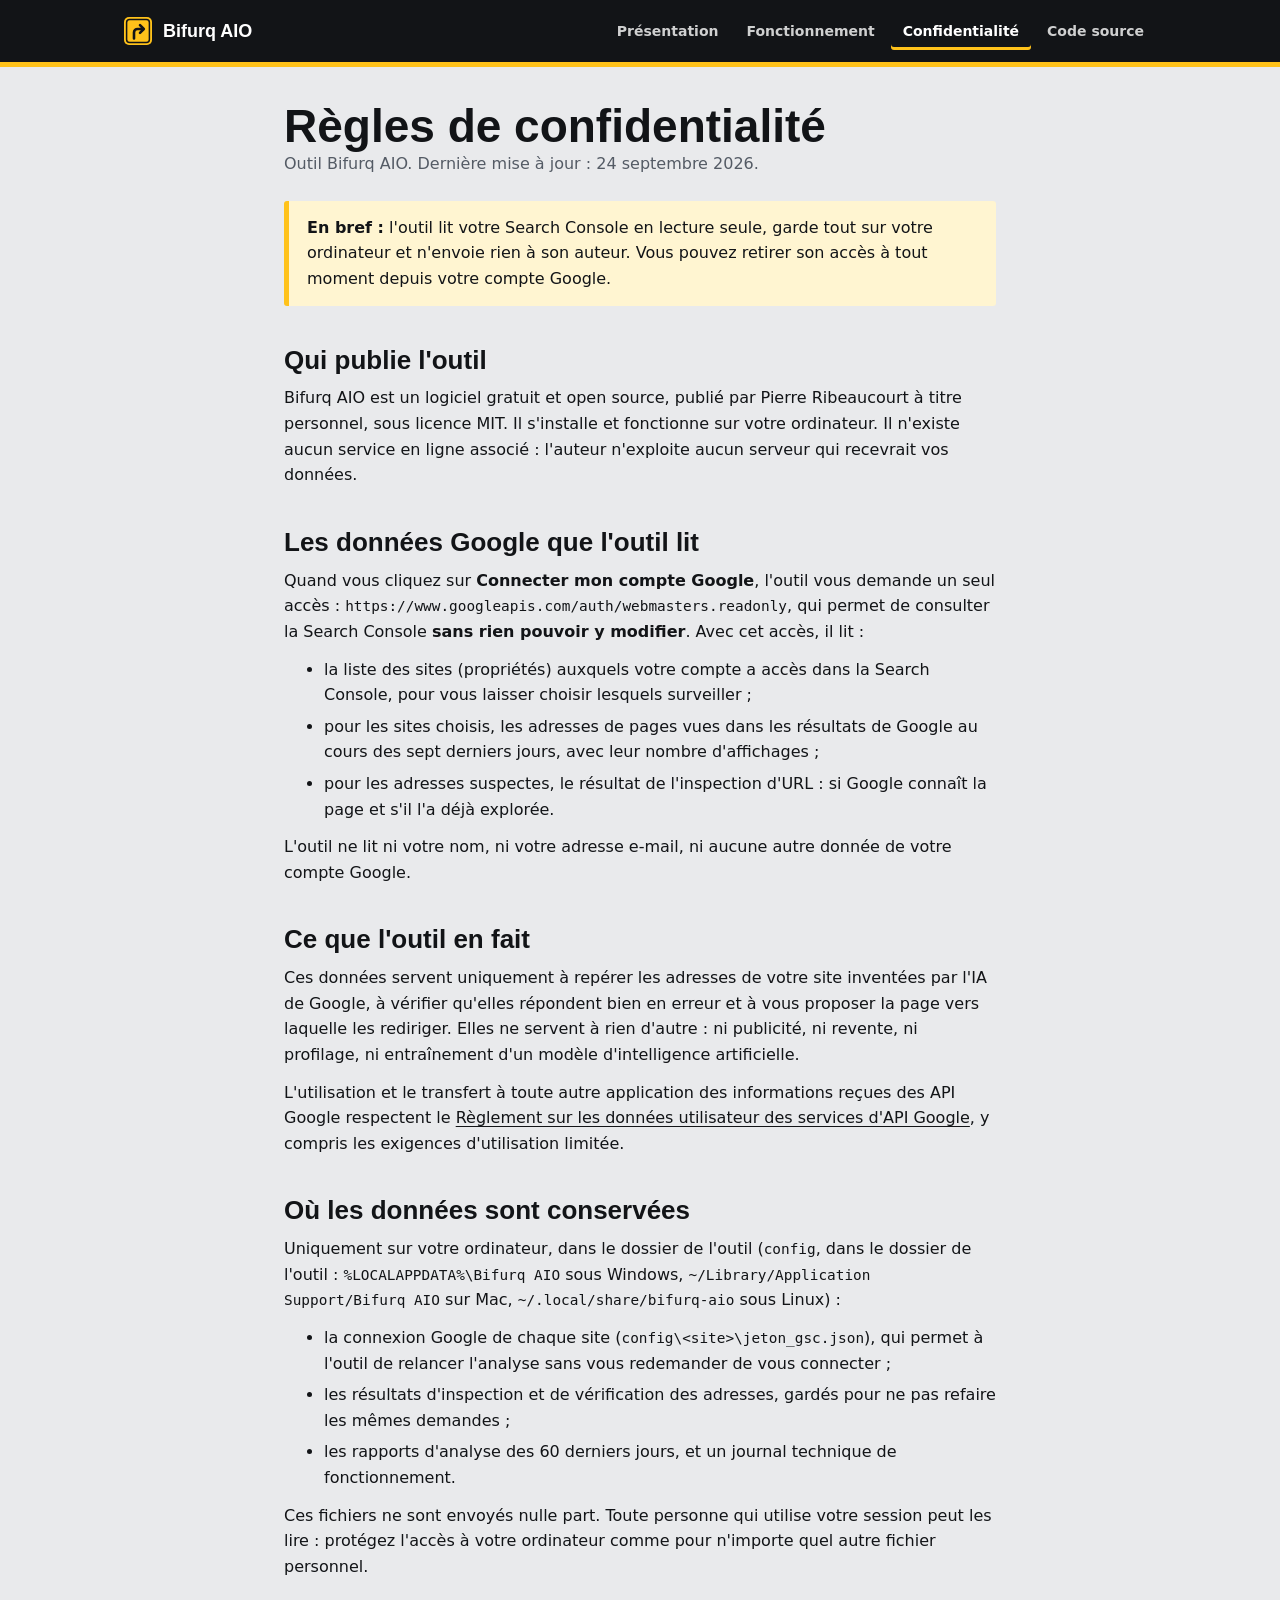
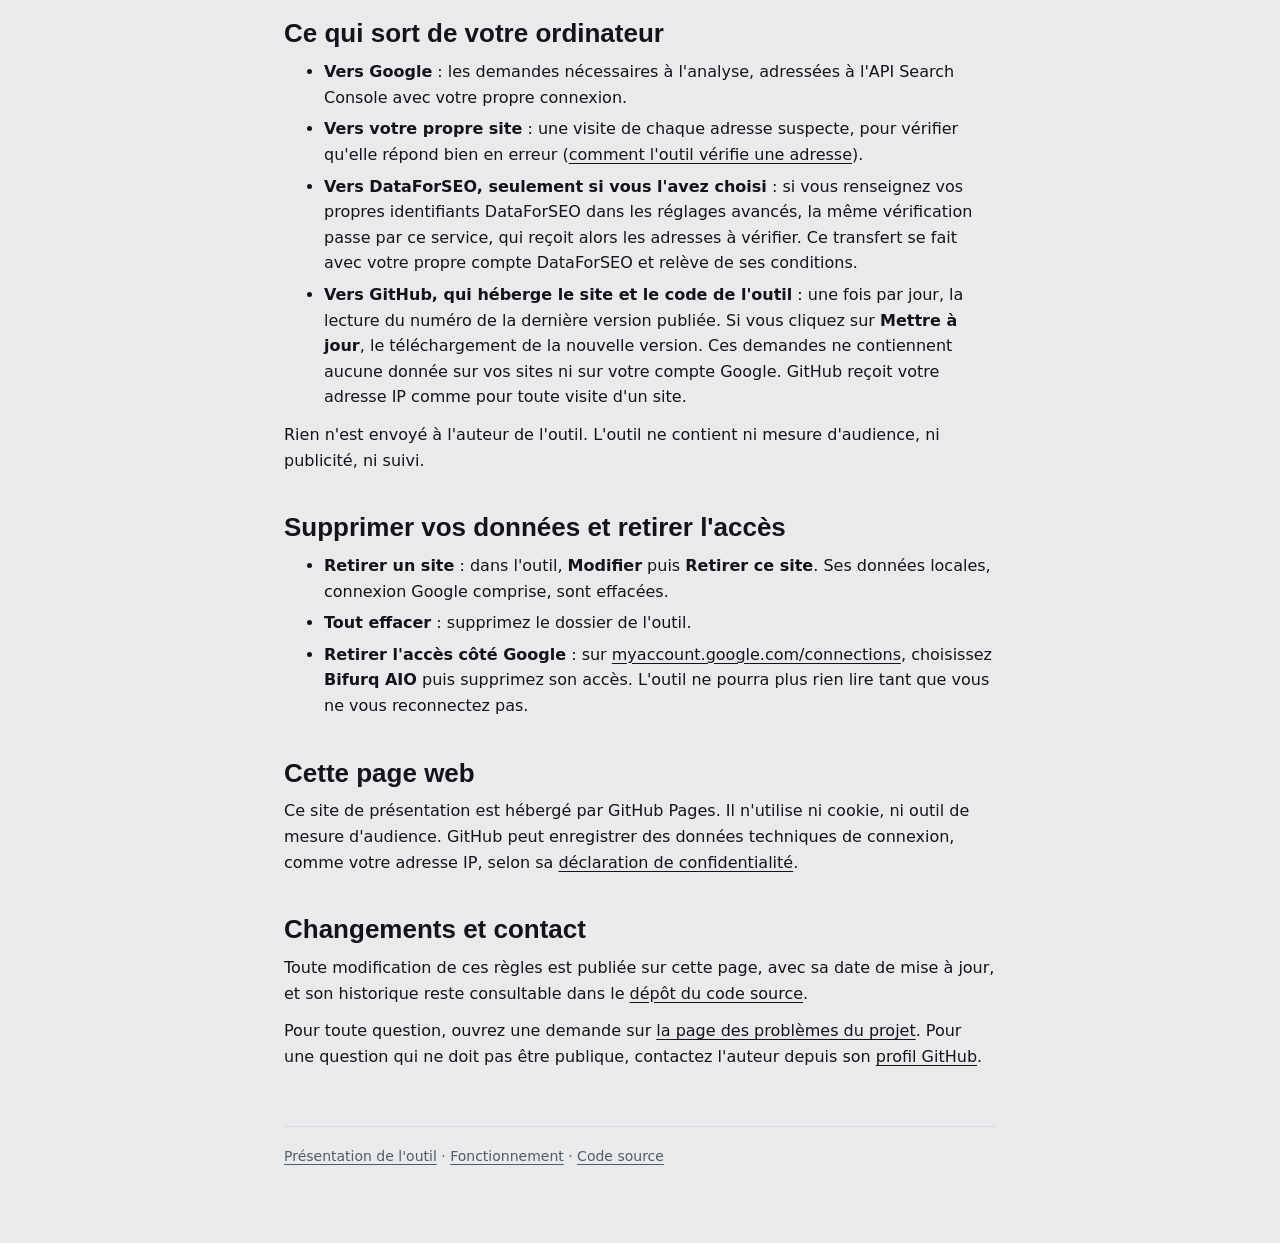
==== commit 8b86d715: "Page d'accueil pour Windows, macOS et Linux, interface plus rapide sur Mac Choix du systeme en ongle" ====
--- a/docs/confidentialite.html
+++ b/docs/confidentialite.html
@@ -39,7 +39,7 @@
 
 <h2>Qui publie l'outil</h2>
 <p>Bifurq AIO est un logiciel gratuit et open source, publié par Pierre Ribeaucourt à
-titre personnel, sous licence MIT. Il s'installe et fonctionne sur votre ordinateur Windows. Il n'existe aucun
+titre personnel, sous licence MIT. Il s'installe et fonctionne sur votre ordinateur. Il n'existe aucun
 service en ligne associé : l'auteur n'exploite aucun serveur qui recevrait vos données.</p>
 
 <h2>Les données Google que l'outil lit</h2>
@@ -66,14 +66,14 @@
 
 <h2>Où les données sont conservées</h2>
 <p>Uniquement sur votre ordinateur, dans le dossier de l'outil
-(<code>%LOCALAPPDATA%\Bifurq AIO\config</code>) :</p>
+(<code>config</code>, dans le dossier de l'outil : <code>%LOCALAPPDATA%\Bifurq AIO</code> sous Windows, <code>~/Library/Application Support/Bifurq AIO</code> sur Mac, <code>~/.local/share/bifurq-aio</code> sous Linux) :</p>
 <ul>
 <li>la connexion Google de chaque site (<code>config\&lt;site&gt;\jeton_gsc.json</code>), qui permet à l'outil
 de relancer l'analyse sans vous redemander de vous connecter ;</li>
 <li>les résultats d'inspection et de vérification des adresses, gardés pour ne pas refaire les mêmes demandes ;</li>
 <li>les rapports d'analyse des 60 derniers jours, et un journal technique de fonctionnement.</li>
 </ul>
-<p>Ces fichiers ne sont envoyés nulle part. Toute personne qui utilise votre session Windows peut les lire :
+<p>Ces fichiers ne sont envoyés nulle part. Toute personne qui utilise votre session peut les lire :
 protégez l'accès à votre ordinateur comme pour n'importe quel autre fichier personnel.</p>
 
 <h2>Ce qui sort de votre ordinateur</h2>
@@ -97,7 +97,7 @@
 <ul>
 <li><b>Retirer un site</b> : dans l'outil, <b>Modifier</b> puis <b>Retirer ce site</b>. Ses données locales,
 connexion Google comprise, sont effacées.</li>
-<li><b>Tout effacer</b> : supprimez le dossier <code>%LOCALAPPDATA%\Bifurq AIO</code>.</li>
+<li><b>Tout effacer</b> : supprimez le dossier de l'outil.</li>
 <li><b>Retirer l'accès côté Google</b> : sur
 <a href="https://myaccount.google.com/connections">myaccount.google.com/connections</a>, choisissez
 <b>Bifurq AIO</b> puis supprimez son accès. L'outil ne pourra plus rien lire tant que vous ne
--- a/docs/style.css
+++ b/docs/style.css
@@ -3,9 +3,9 @@
 :root{color-scheme:light;
 --fond:#E9EAEC;--surface:#FFFFFF;--texte:#121417;--doux:#545B65;--trait:#D8DBDF;
 --noir:#121417;--jaune:#FFC21A;--jaune-fonce:#F2AF00;--jaune-pale:#FFF5D1;--rouge:#C8281E;
---titre:"Bahnschrift","DIN Alternate","Arial Narrow",sans-serif;
---police:"Segoe UI Variable Text","Segoe UI",system-ui,-apple-system,Roboto,sans-serif;
---mono:"Cascadia Mono","Cascadia Code",Consolas,ui-monospace,monospace}
+--titre:"Bahnschrift","DIN Alternate","Roboto Condensed","Ubuntu Condensed","Arial Narrow",sans-serif;
+--police:"Segoe UI Variable Text","Segoe UI",system-ui,-apple-system,"Ubuntu","Cantarell",Roboto,sans-serif;
+--mono:"Cascadia Mono","Cascadia Code",Consolas,ui-monospace,"SF Mono",Menlo,"DejaVu Sans Mono",monospace}
 *{box-sizing:border-box}
 body{margin:0;background:var(--fond);color:var(--texte);font:16px/1.6 var(--police)}
 a{color:var(--texte);text-underline-offset:3px}
@@ -58,6 +58,35 @@
 .croix{background:var(--rouge);color:#fff}
 .fleche{background:var(--noir);color:var(--jaune)}
 
+/* choix du système : onglets à logos, puis le bouton ou la ligne à coller dans le Terminal.
+   Sans JavaScript, les trois systèmes s'affichent l'un sous l'autre. */
+.installer{max-width:580px}
+.systemes{display:inline-flex;gap:4px;padding:4px;margin-bottom:16px;background:var(--surface);
+  border:1px solid var(--trait);border-radius:5px}
+.systemes[hidden],.systeme[hidden]{display:none}
+.systemes button{display:inline-flex;align-items:center;gap:8px;min-height:40px;padding:0 16px;border:0;
+  border-radius:3px;background:transparent;color:var(--doux);font:600 15px/1 var(--police);cursor:pointer}
+.systemes button:hover{color:var(--texte);background:var(--fond)}
+.systemes button[aria-selected=true]{background:var(--noir);color:#fff}
+.logo-systeme{width:18px;height:18px;flex:none;fill:currentColor}
+.systeme+.systeme{margin-top:24px}
+.installer.onglets .systeme{margin-top:0}
+.consigne-systeme{margin:0 0 10px;font-weight:600}
+.commande{display:flex;align-items:stretch;min-height:50px;background:var(--noir);border-radius:3px;overflow:hidden}
+.commande code{flex:1;min-width:0;align-self:center;padding:12px 16px;color:#fff;font-size:14px;line-height:1.5}
+.commande button{flex:none;border:0;background:var(--jaune);color:var(--noir);font:600 15px/1 var(--police);
+  padding:0 20px;cursor:pointer}
+.commande button:hover{background:var(--jaune-fonce)}
+.installer>.note{margin-top:18px}
+
+.installations{display:grid;grid-template-columns:repeat(3,minmax(0,1fr));gap:12px}
+.installations h3{display:flex;align-items:center;gap:10px;margin-bottom:12px}
+.installations .logo-systeme{width:22px;height:22px}
+.installations ol{margin:0;padding-left:20px}
+.installations li{margin-bottom:8px}
+.installations li:last-child{margin-bottom:0}
+.ligne-installation{margin-top:16px;max-width:760px}
+
 section.bloc{margin-top:56px}
 section.bloc>h2{margin-bottom:14px}
 ol.etapes{list-style:none;counter-reset:etape;display:grid;grid-template-columns:repeat(3,minmax(0,1fr));gap:12px;
@@ -101,13 +130,16 @@
 
 @media (max-width:860px){
   .accueil{grid-template-columns:1fr;gap:36px}
-  ol.etapes{grid-template-columns:1fr}
+  ol.etapes,.installations{grid-template-columns:1fr}
 }
 @media (max-width:640px){
   h1{font-size:34px}h2{font-size:23px}
   .page{padding:26px 16px 48px}.bandeau-int{padding:12px 16px}
   .chapo{font-size:17px}
   .bouton{width:100%}
+  .systemes{display:flex}.systemes[hidden]{display:none}
+  .systemes button{flex:1;justify-content:center;padding:0 8px}
+  .commande code{font-size:13px;padding:10px 12px}
   .auteur{grid-template-columns:1fr;gap:18px;padding:34px 20px 24px}
   .avatar{width:76px;height:76px;font-size:32px}
 }
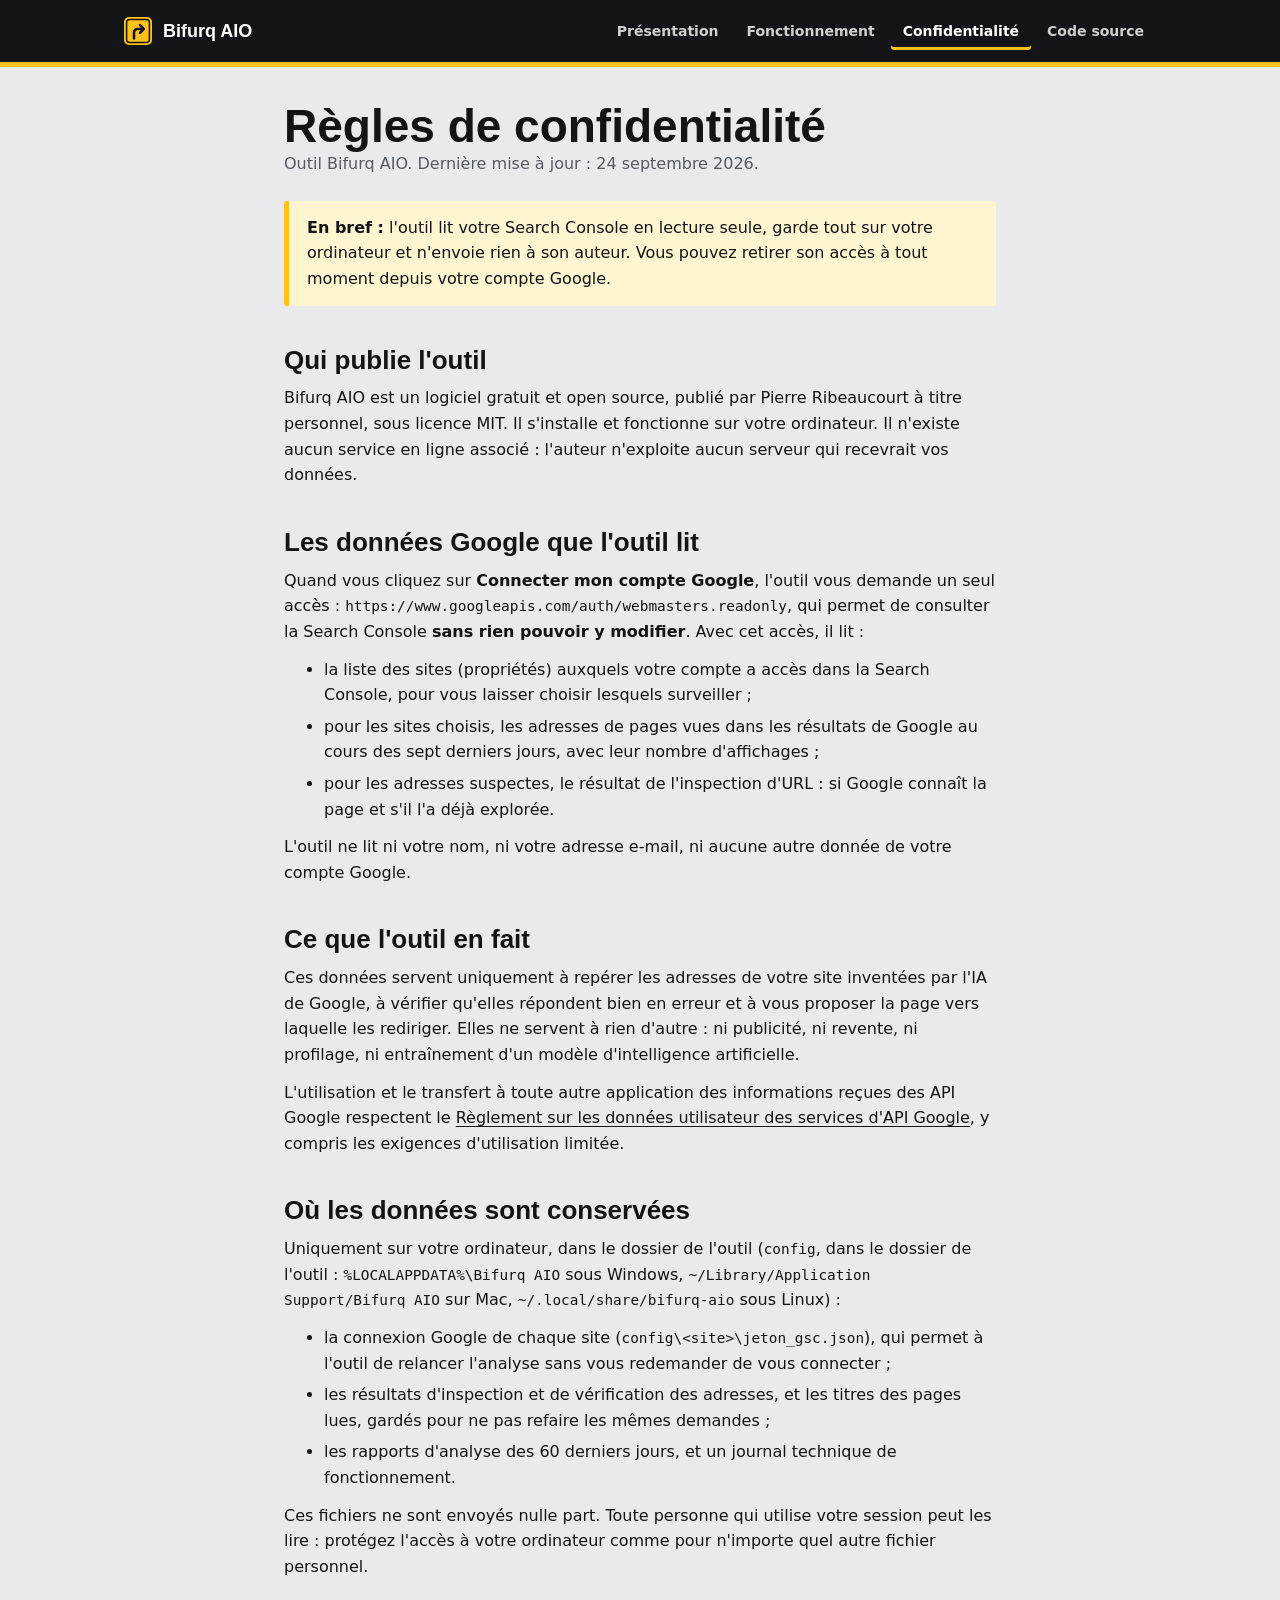
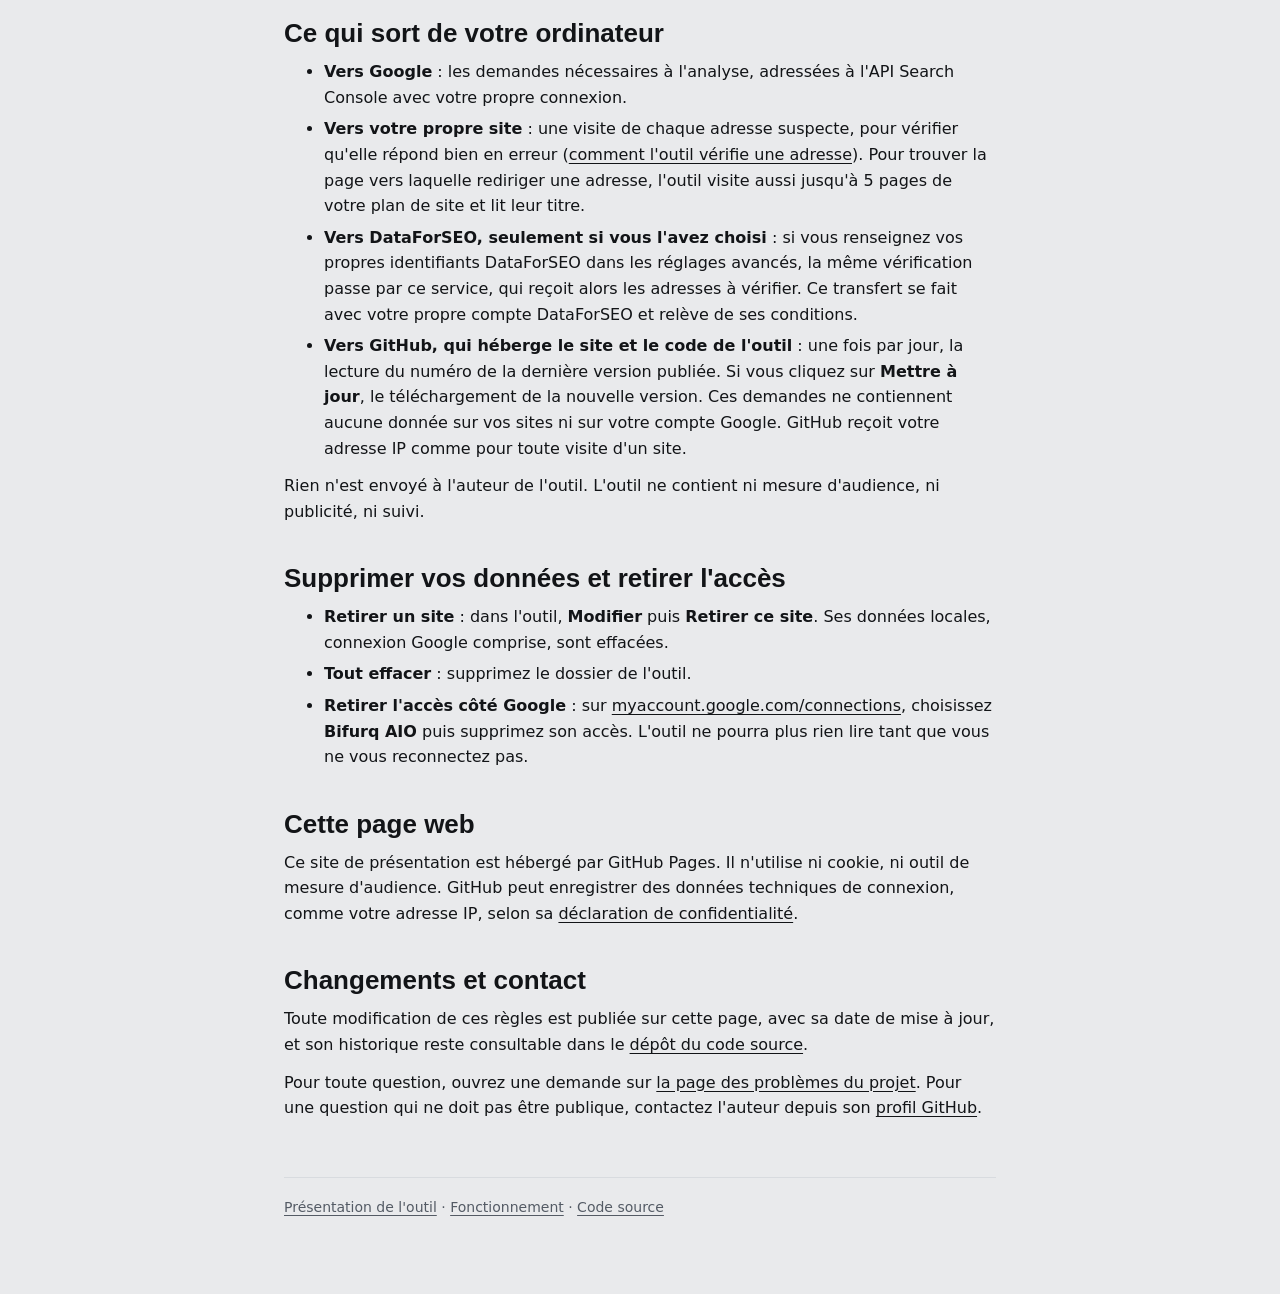
==== commit 7cca1b3c: "Page proposee aussi d'apres le titre des pages L'IA de Google fabrique souvent l'adresse inventee a " ====
--- a/docs/confidentialite.html
+++ b/docs/confidentialite.html
@@ -70,7 +70,8 @@
 <ul>
 <li>la connexion Google de chaque site (<code>config\&lt;site&gt;\jeton_gsc.json</code>), qui permet à l'outil
 de relancer l'analyse sans vous redemander de vous connecter ;</li>
-<li>les résultats d'inspection et de vérification des adresses, gardés pour ne pas refaire les mêmes demandes ;</li>
+<li>les résultats d'inspection et de vérification des adresses, et les titres des pages lues, gardés pour ne pas
+refaire les mêmes demandes ;</li>
 <li>les rapports d'analyse des 60 derniers jours, et un journal technique de fonctionnement.</li>
 </ul>
 <p>Ces fichiers ne sont envoyés nulle part. Toute personne qui utilise votre session peut les lire :
@@ -81,7 +82,8 @@
 <li><b>Vers Google</b> : les demandes nécessaires à l'analyse, adressées à l'API Search Console avec votre propre
 connexion.</li>
 <li><b>Vers votre propre site</b> : une visite de chaque adresse suspecte, pour vérifier qu'elle répond bien en
-erreur (<a href="fonctionnement.html#verification">comment l'outil vérifie une adresse</a>).</li>
+erreur (<a href="fonctionnement.html#verification">comment l'outil vérifie une adresse</a>). Pour trouver la page
+vers laquelle rediriger une adresse, l'outil visite aussi jusqu'à 5 pages de votre plan de site et lit leur titre.</li>
 <li><b>Vers DataForSEO, seulement si vous l'avez choisi</b> : si vous renseignez vos propres identifiants
 DataForSEO dans les réglages avancés, la même vérification passe par ce service, qui reçoit alors les adresses à
 vérifier. Ce transfert se fait avec votre propre compte DataForSEO et relève de ses conditions.</li>
--- a/docs/style.css
+++ b/docs/style.css
@@ -78,6 +78,10 @@
   padding:0 20px;cursor:pointer}
 .commande button:hover{background:var(--jaune-fonce)}
 .installer>.note{margin-top:18px}
+.autrement{margin-top:14px}
+.autrement summary{cursor:pointer;font-size:14px;font-weight:600;color:var(--doux)}
+.autrement summary:hover{color:var(--texte)}
+.autrement[open] summary{margin-bottom:10px}
 
 .installations{display:grid;grid-template-columns:repeat(3,minmax(0,1fr));gap:12px}
 .installations h3{display:flex;align-items:center;gap:10px;margin-bottom:12px}
